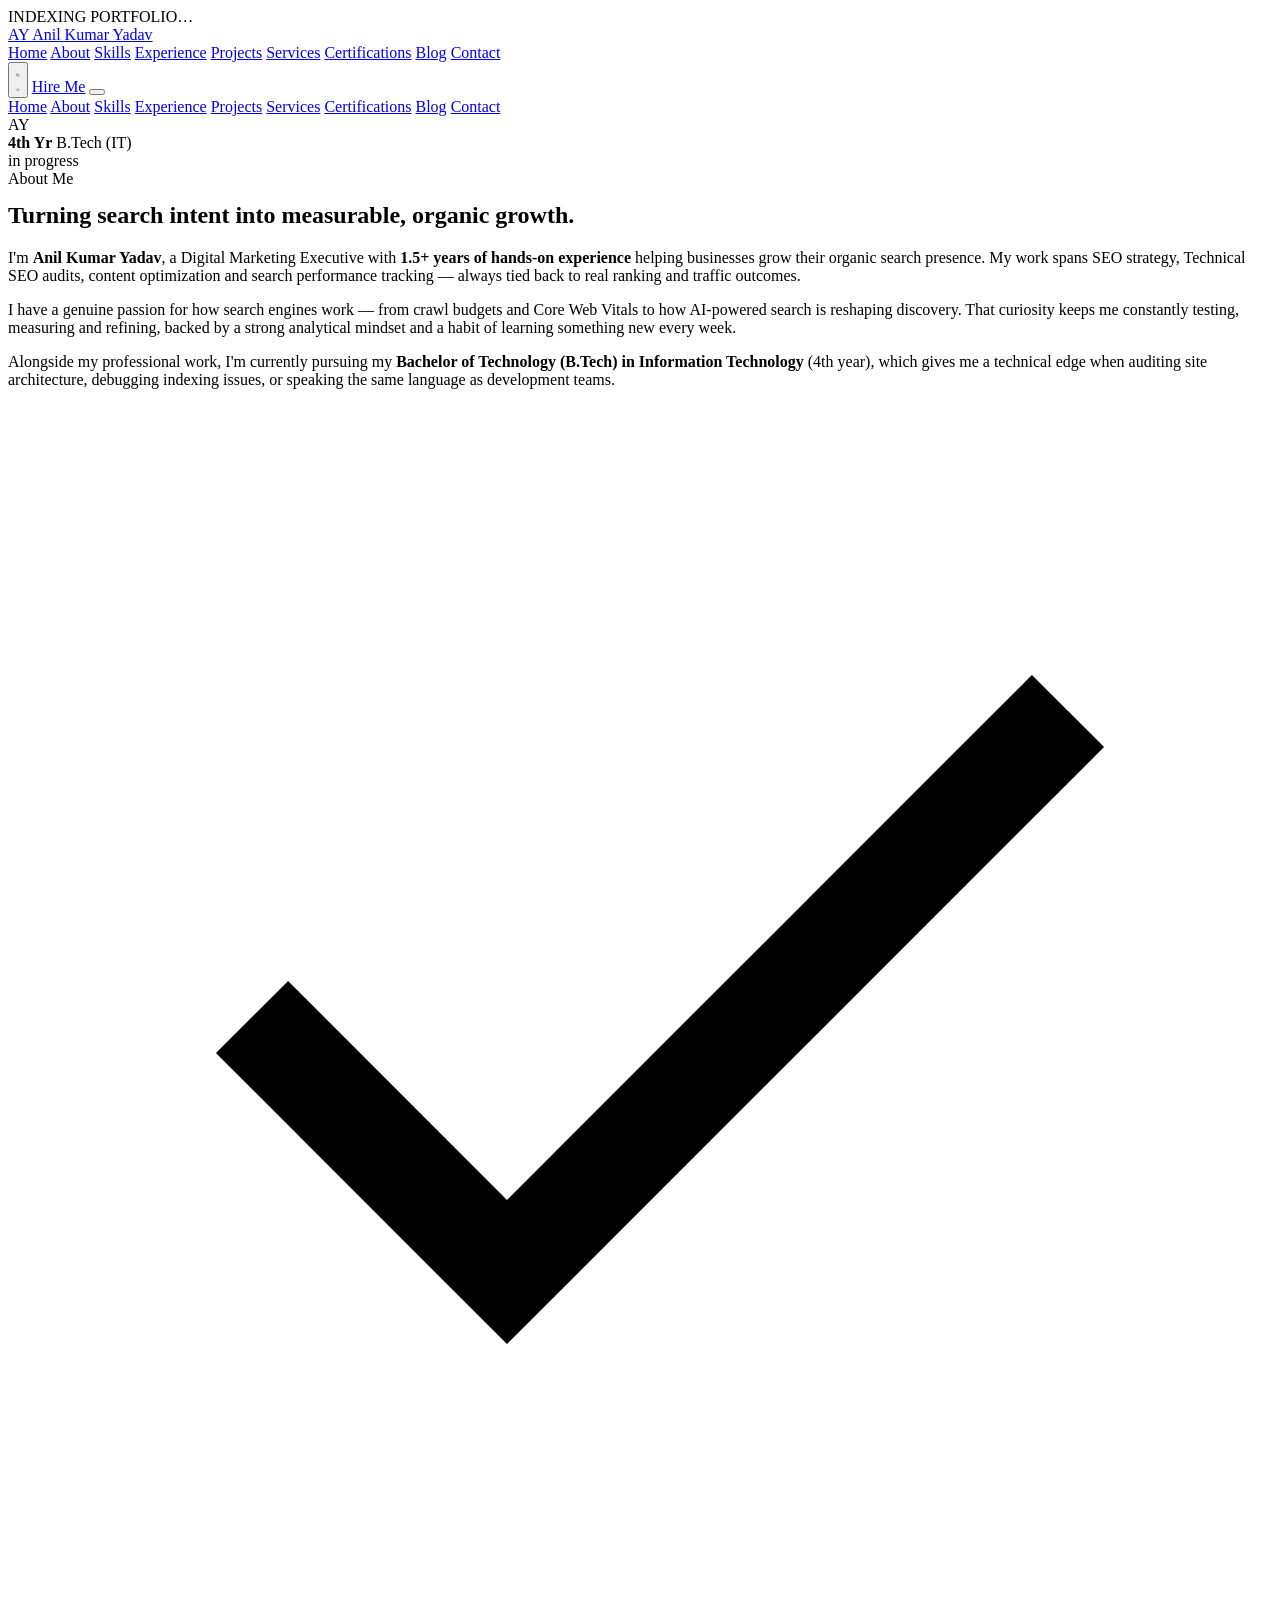
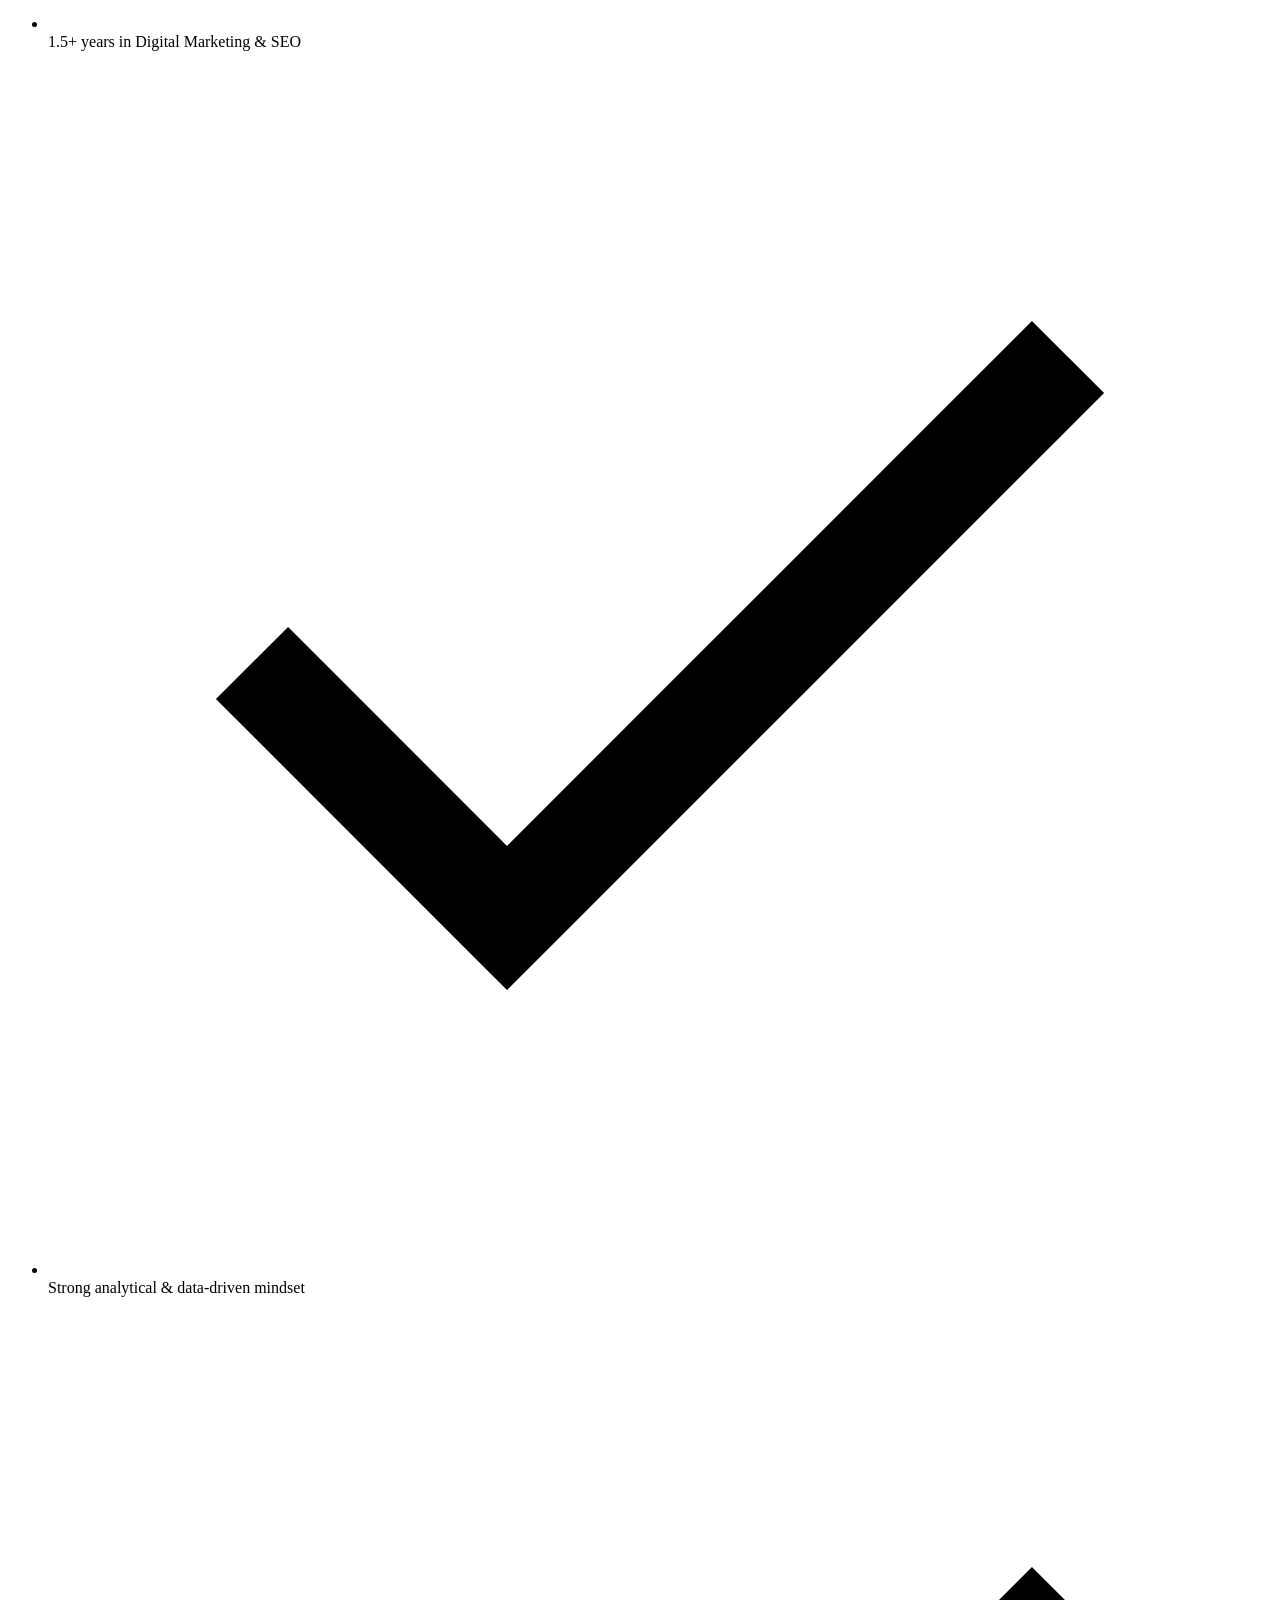
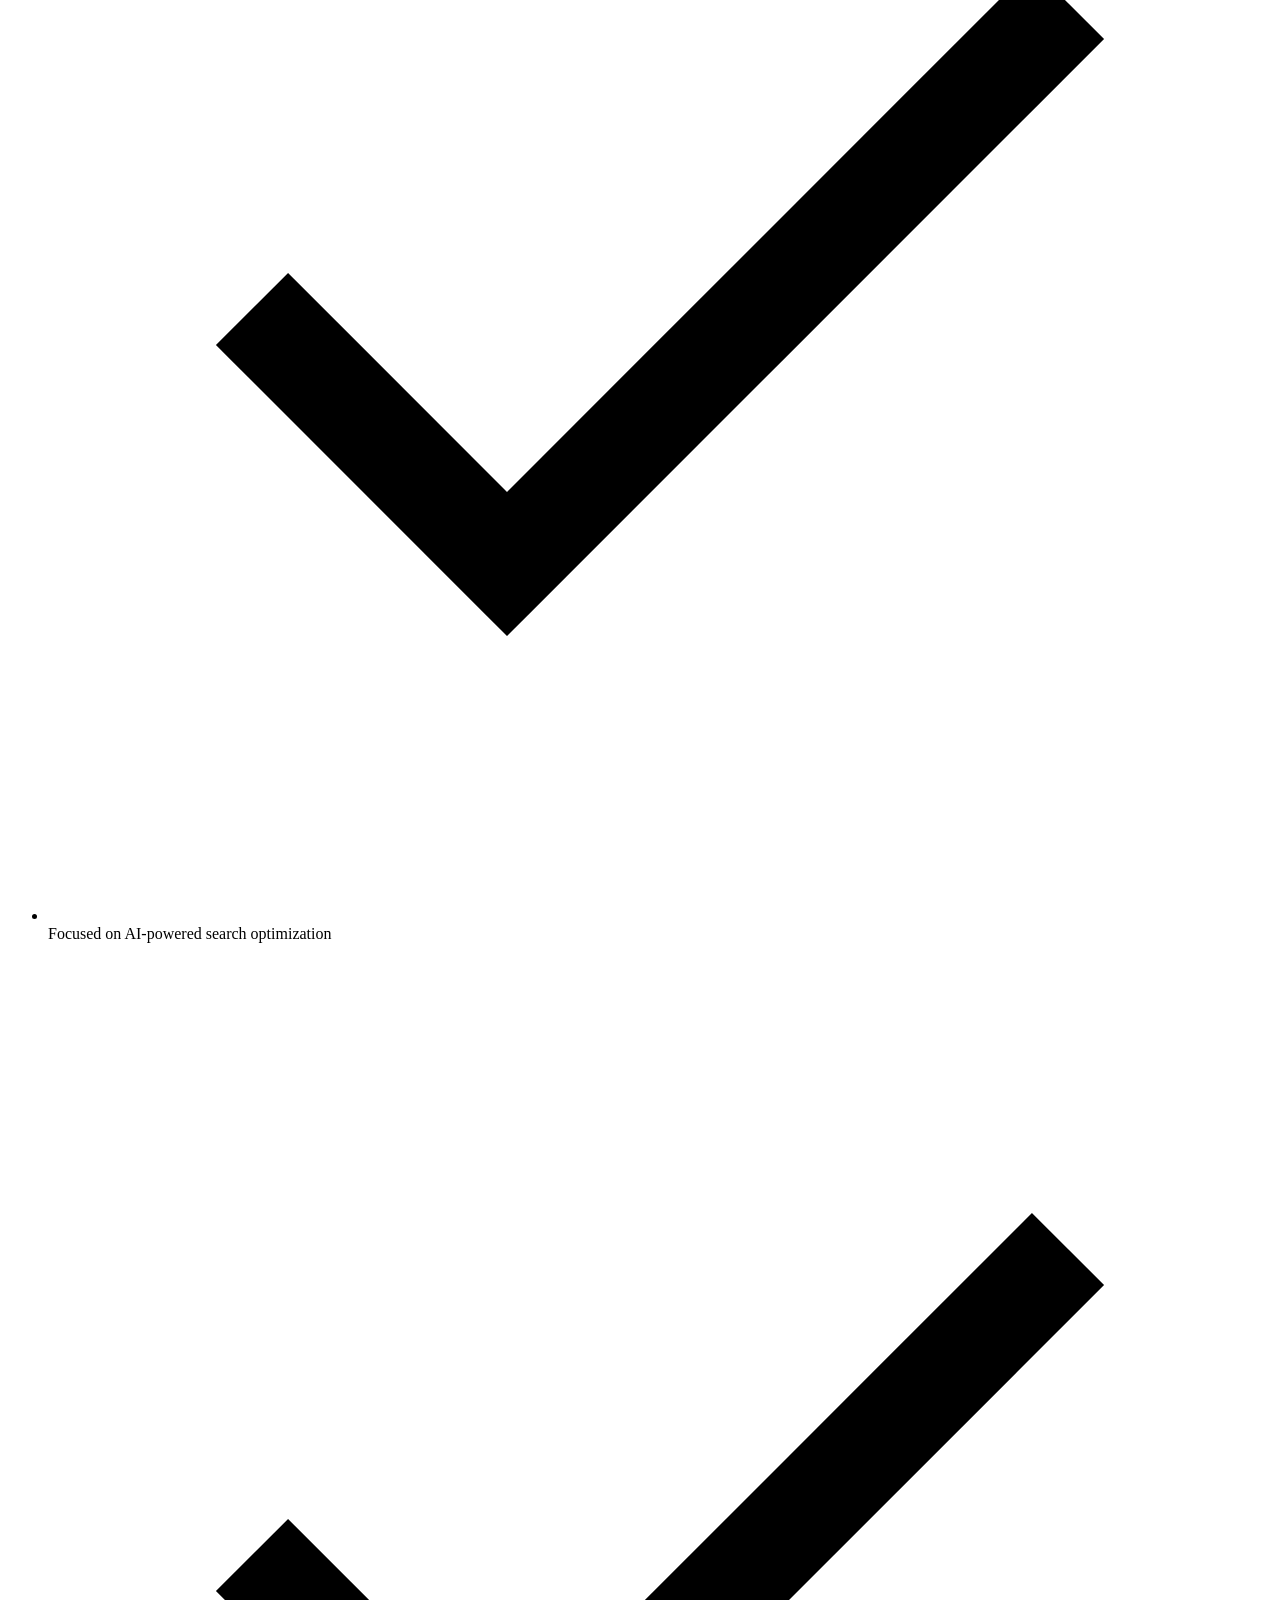
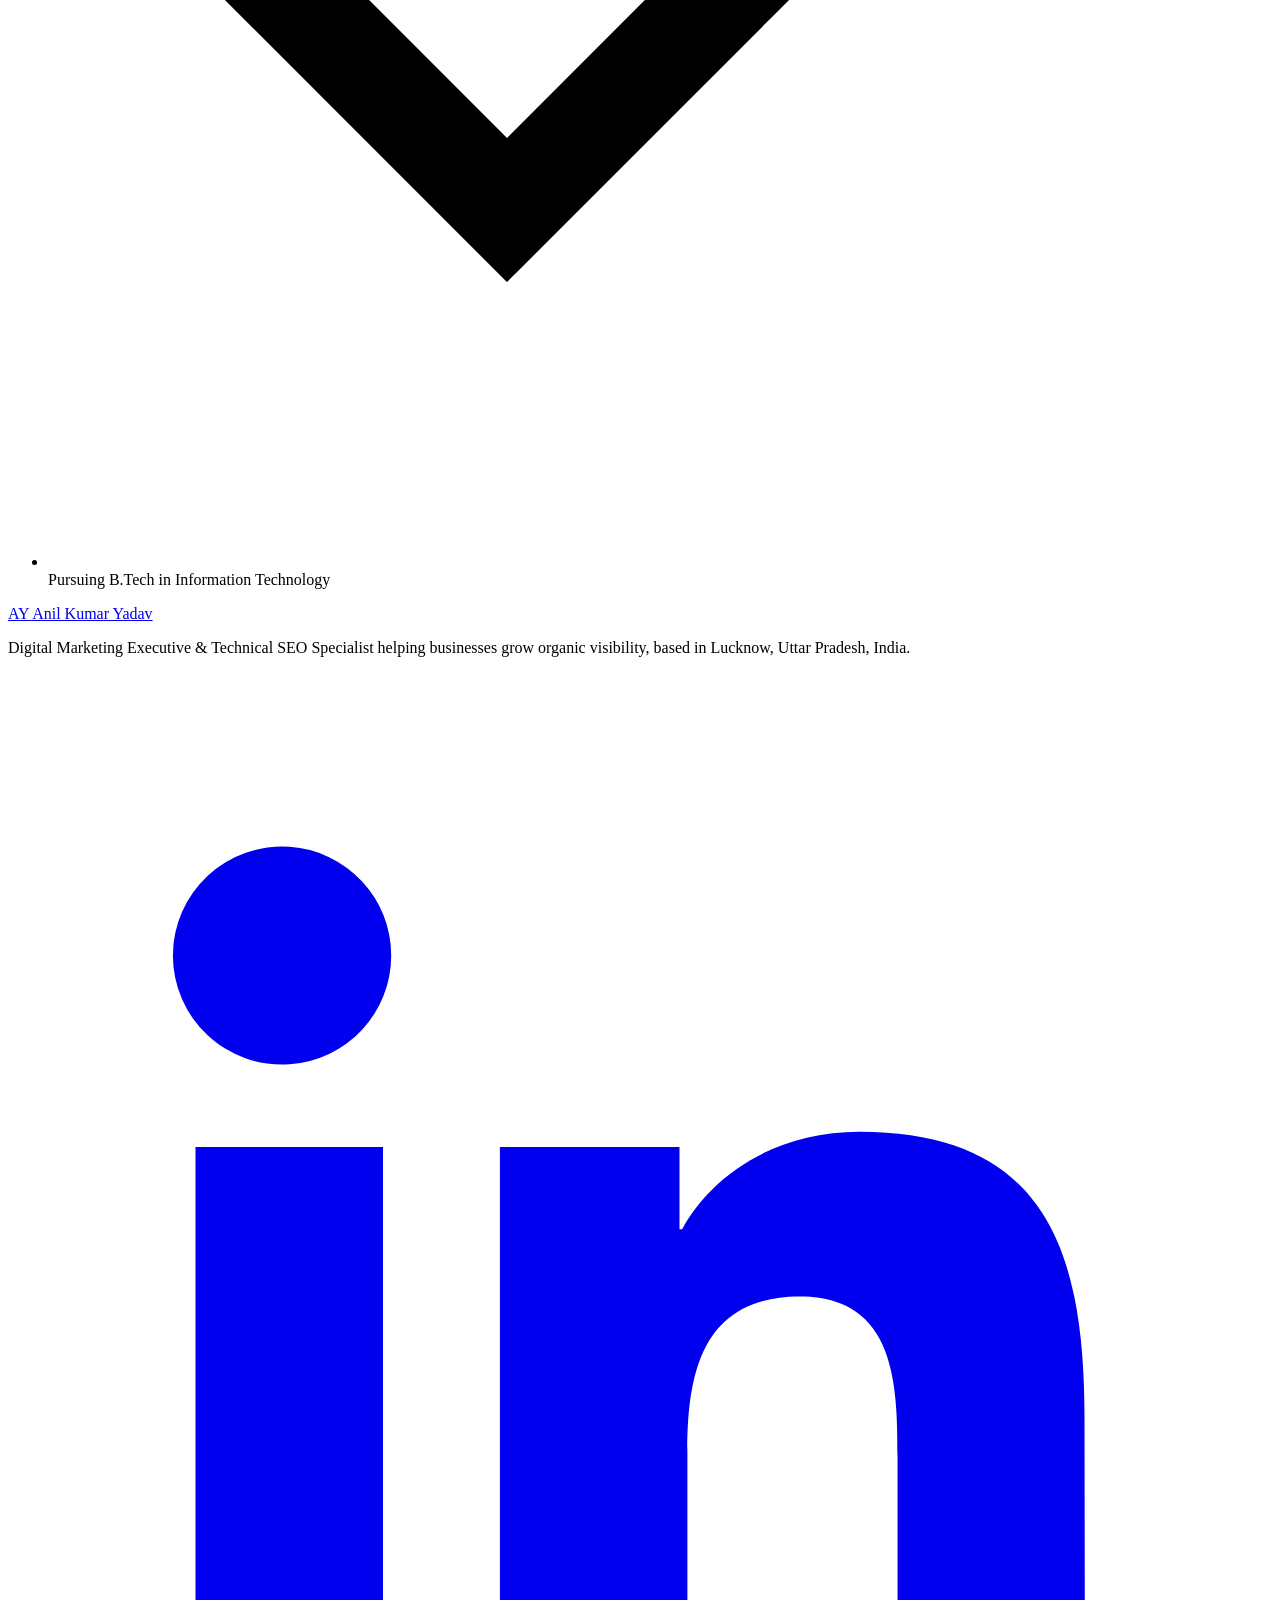
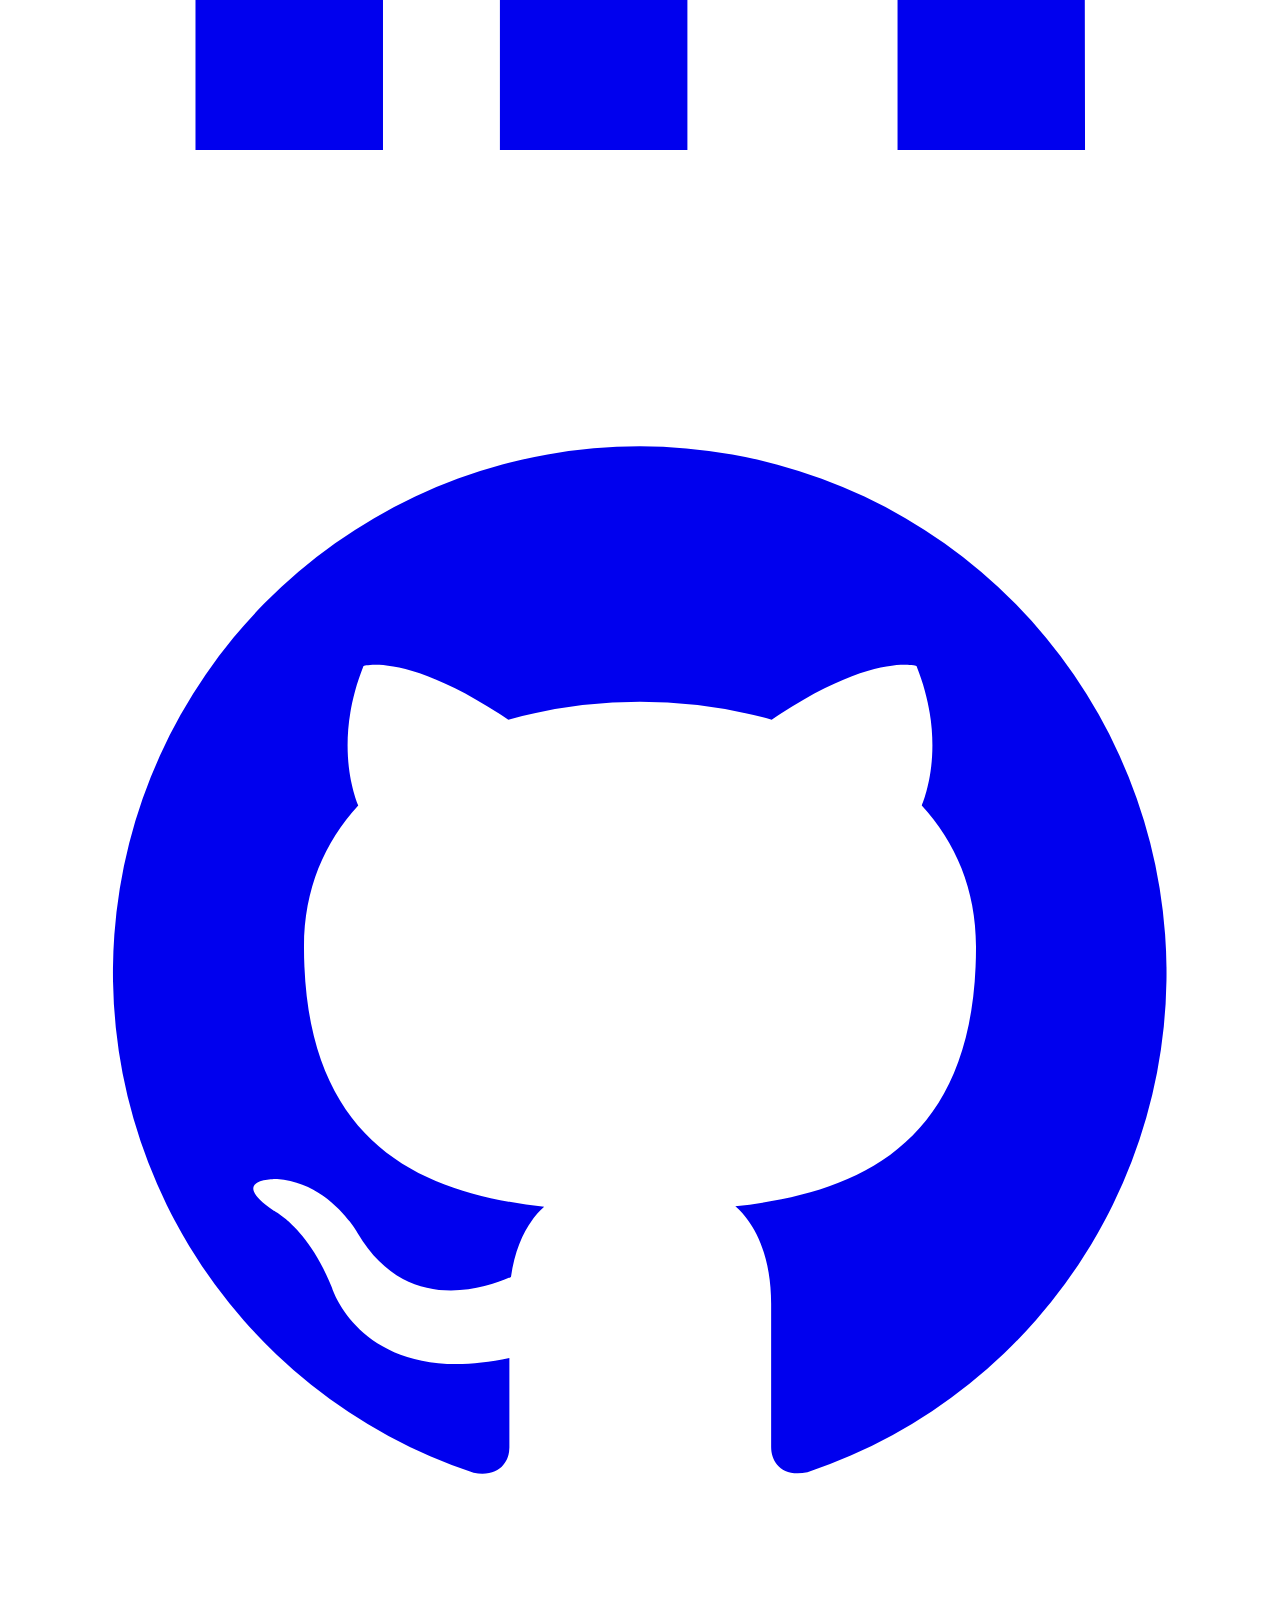
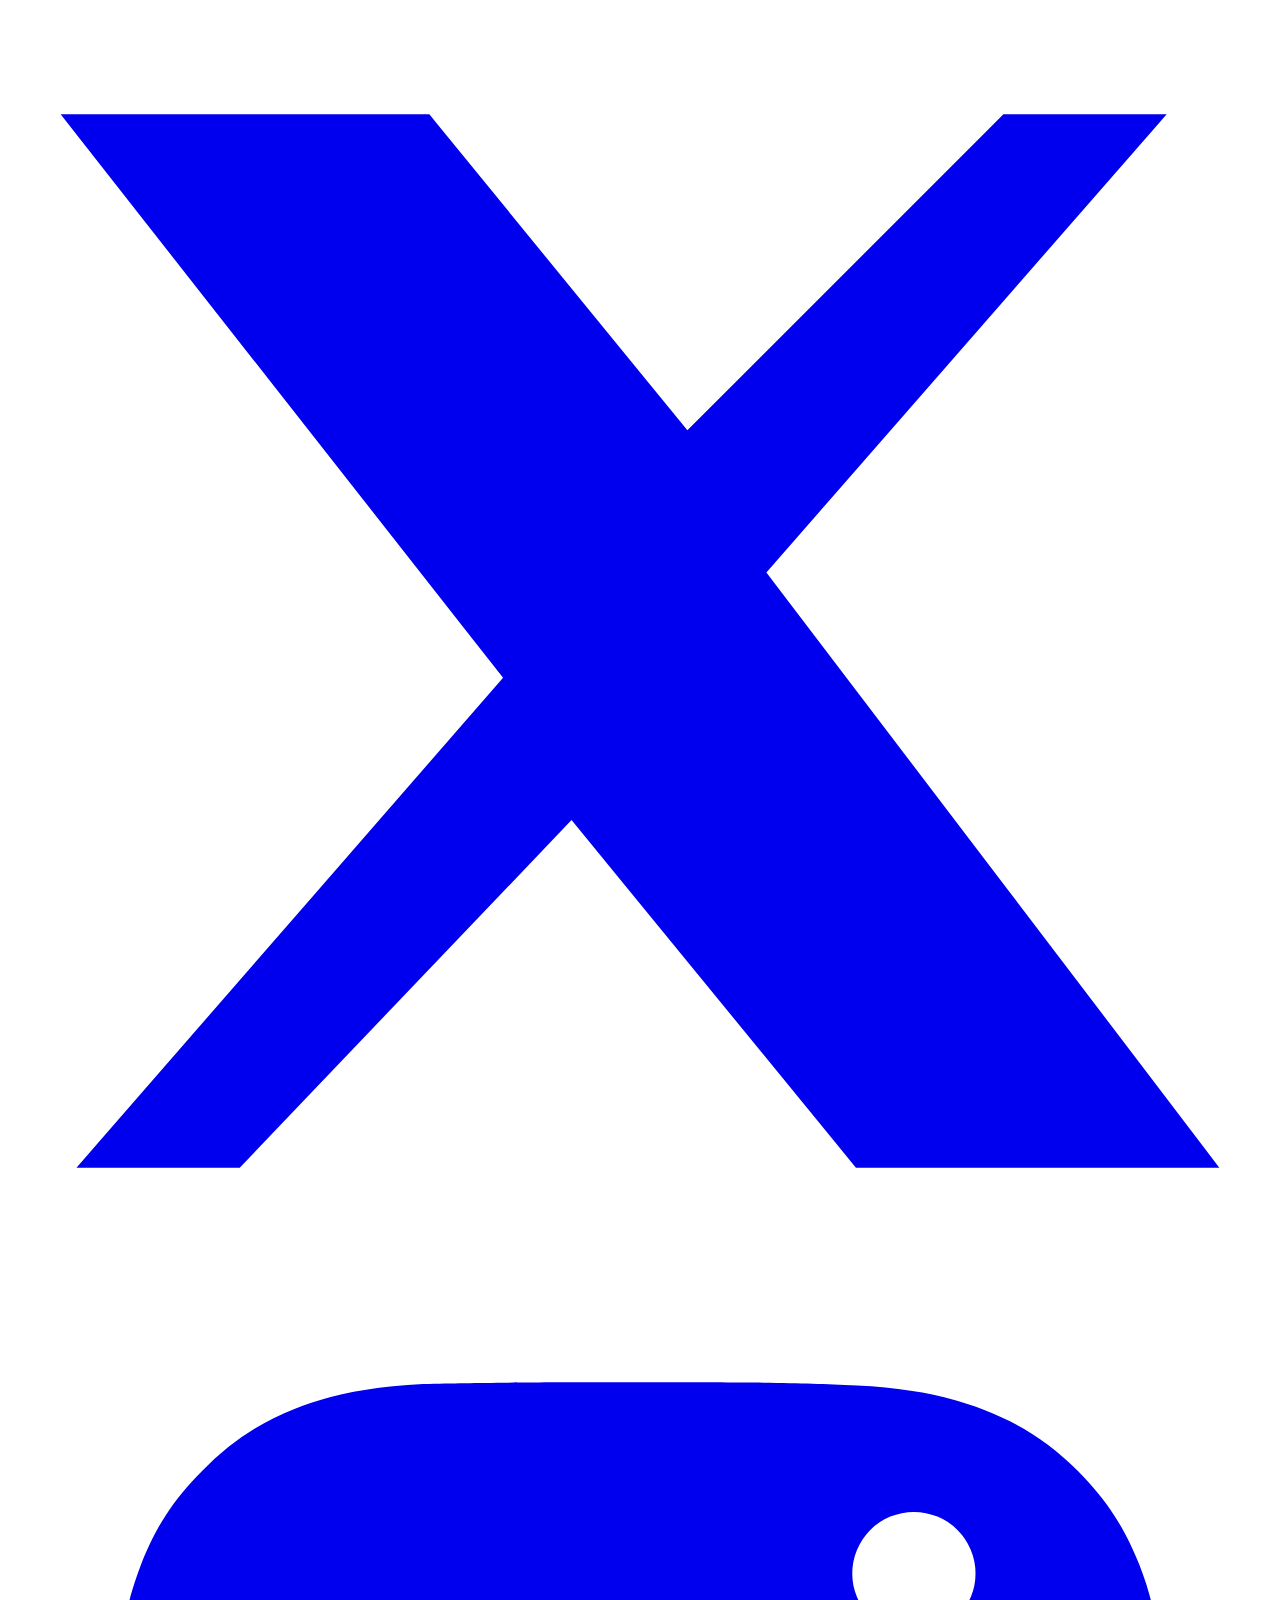
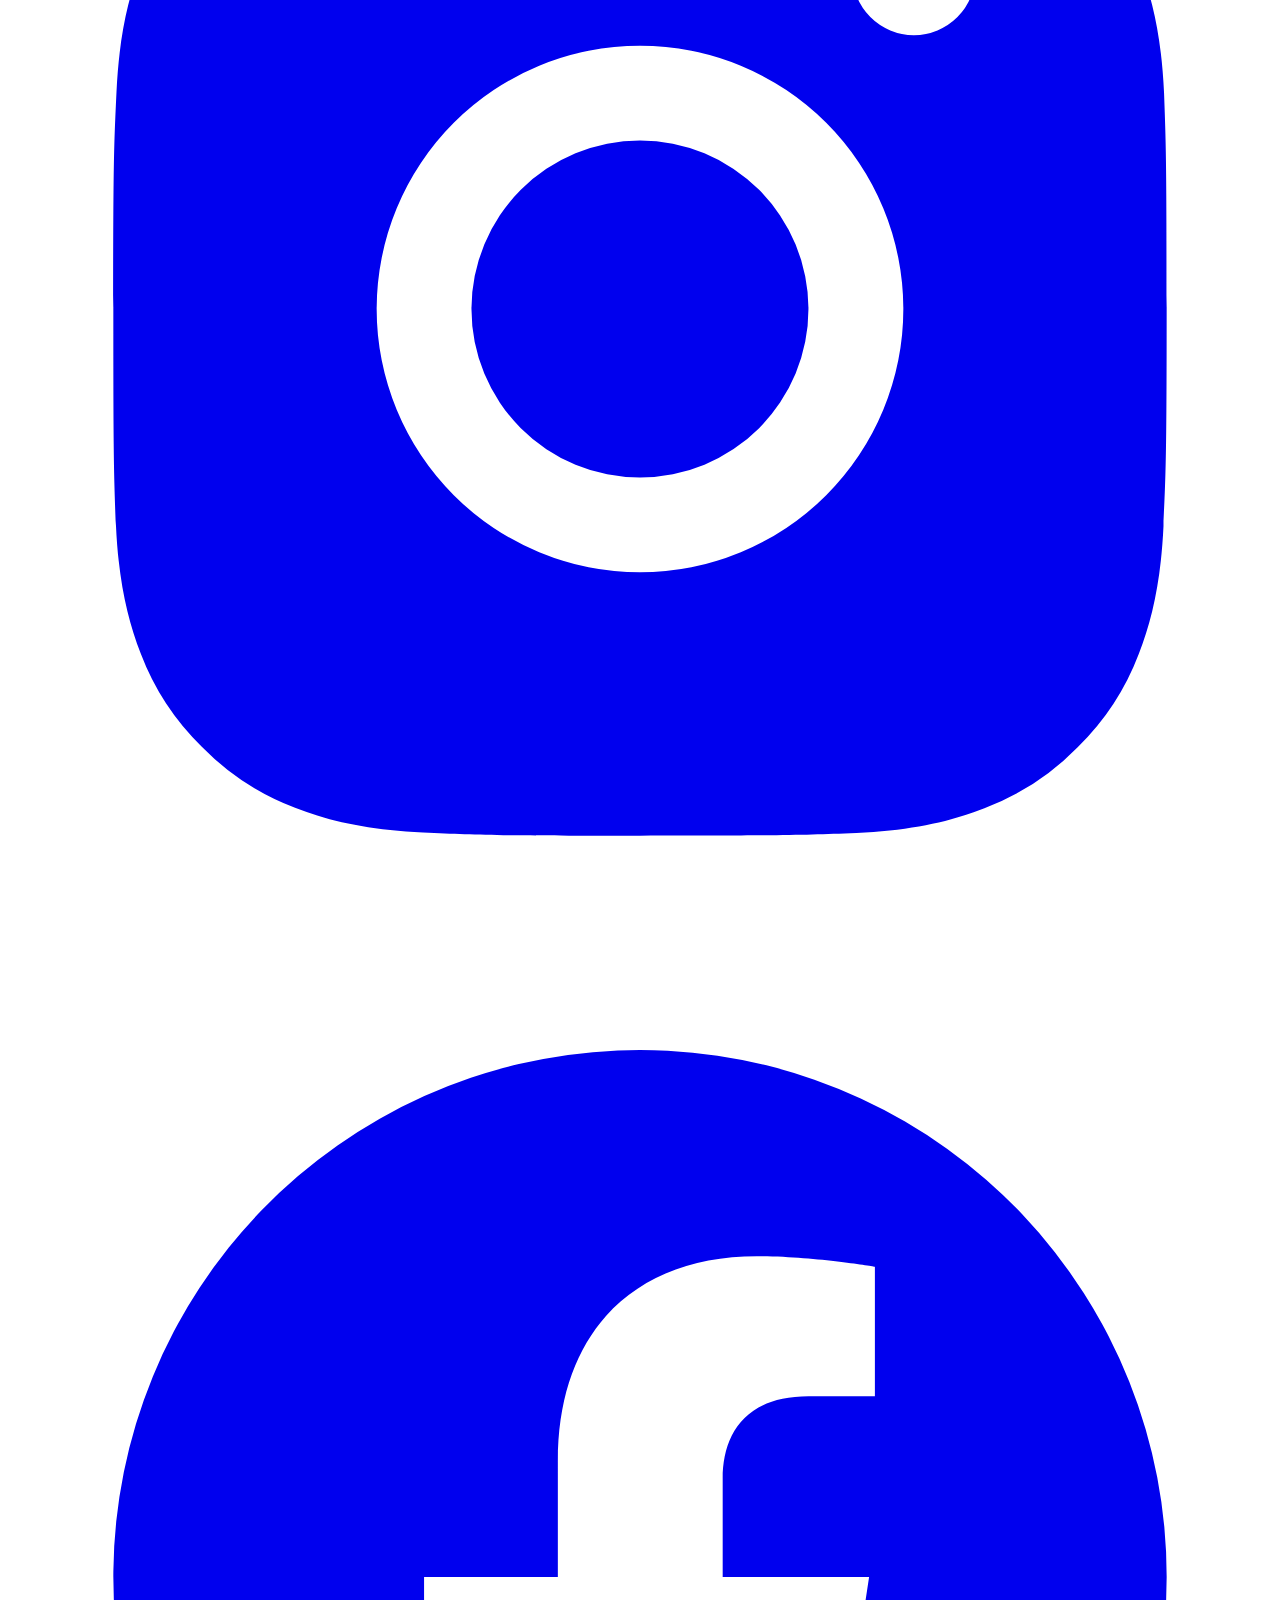
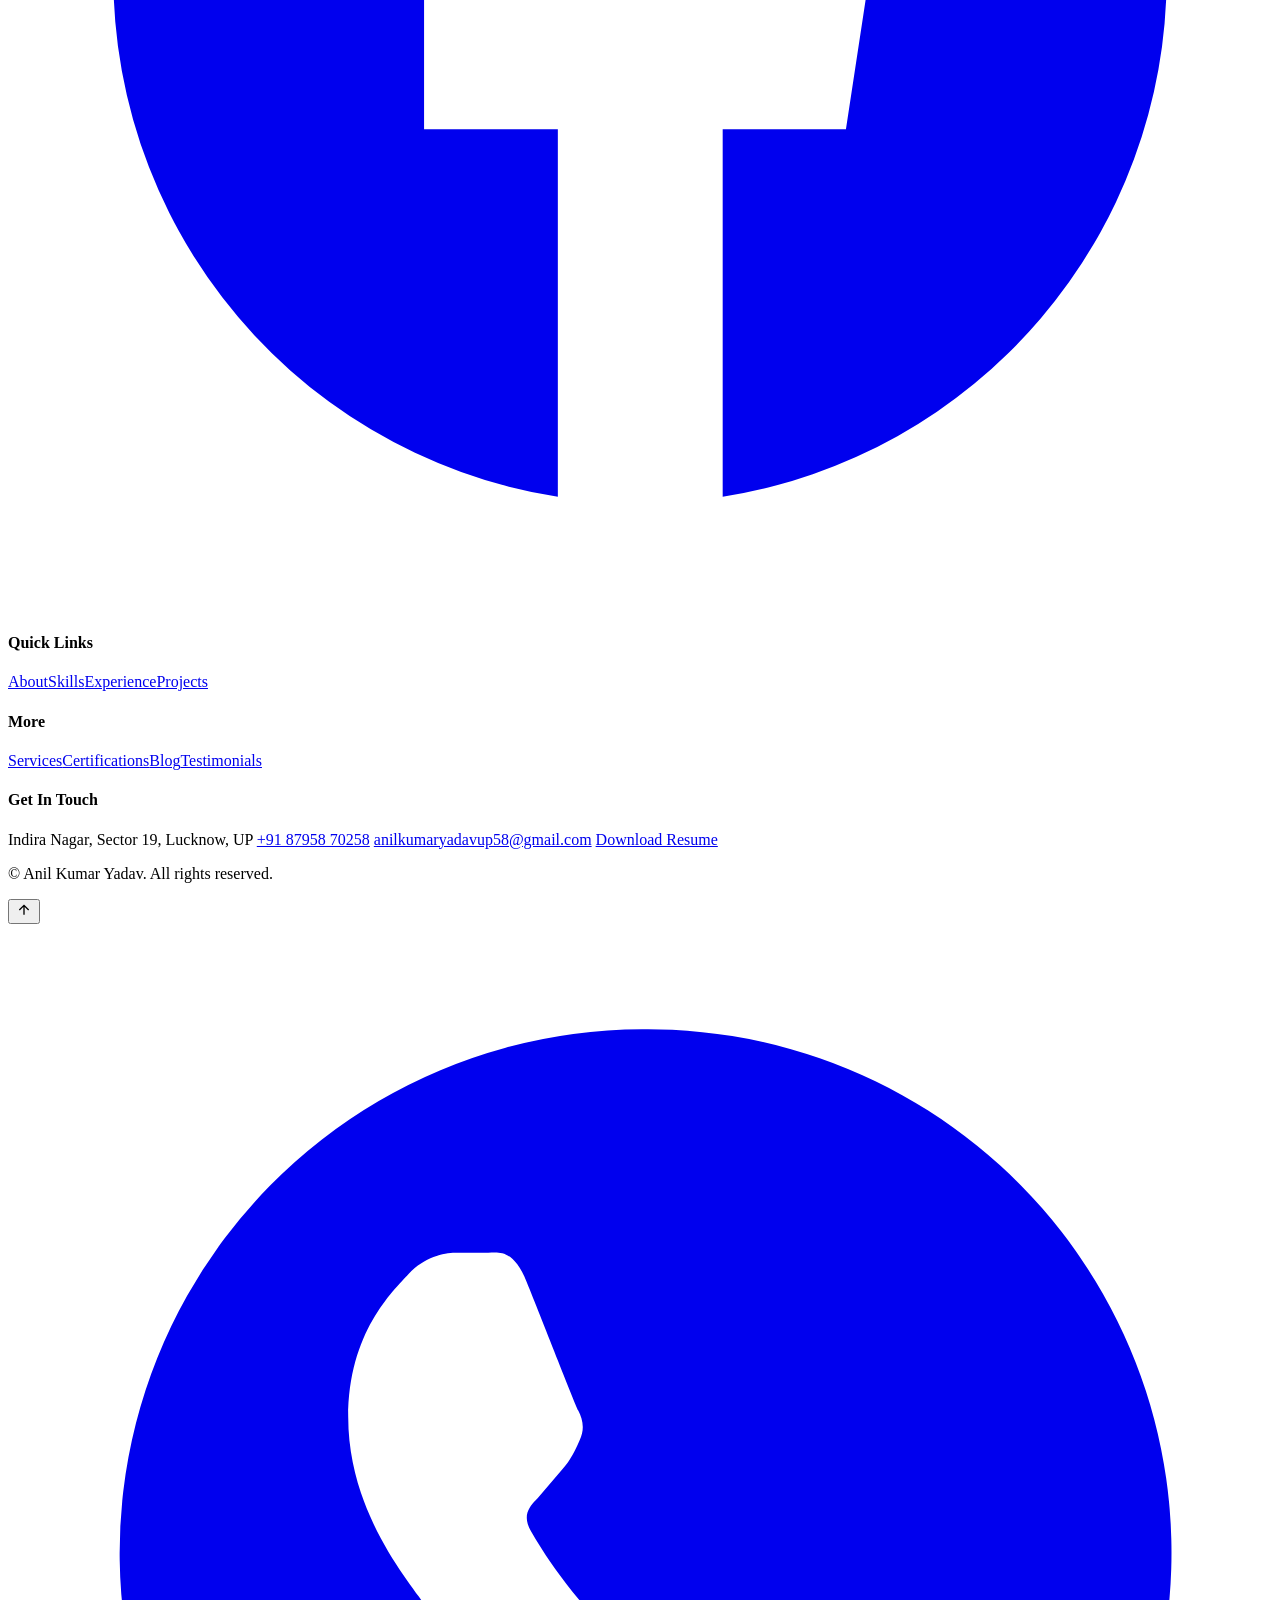
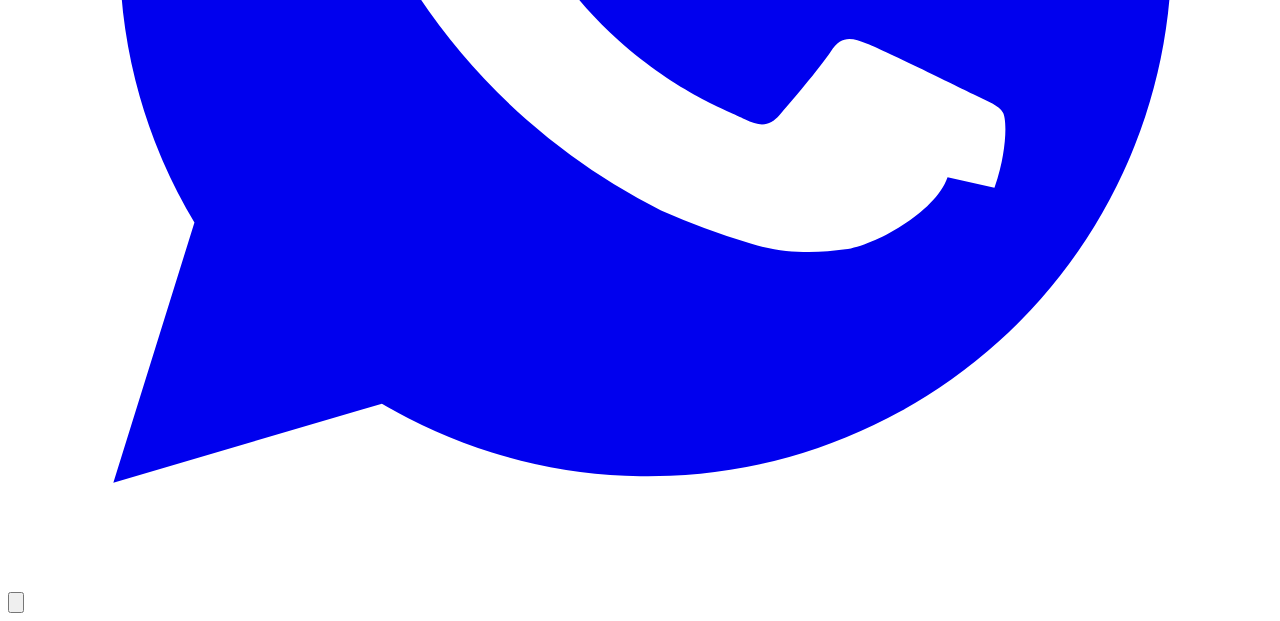
==== about.html @ d9e9a5aa "Add files via upload" ====
<!DOCTYPE html>
<html lang="en">
<head>
<meta charset="UTF-8">
<meta name="viewport" content="width=device-width, initial-scale=1.0">
<title>About Anil Kumar Yadav | Digital Marketing Executive</title>
<meta name="description" content="Learn more about Anil Kumar Yadav's background, experience and approach to SEO and digital marketing.">
<meta name="keywords" content="Anil Kumar Yadav, Digital Marketing Executive, SEO Specialist, Technical SEO, Lucknow SEO, SEO Expert Portfolio">
<meta name="author" content="Anil Kumar Yadav">
<meta name="robots" content="index, follow">
<link rel="canonical" href="https://anilkumaryadav.dev/about.html">

<meta property="og:type" content="website">
<meta property="og:title" content="About Anil Kumar Yadav | Digital Marketing Executive">
<meta property="og:description" content="Learn more about Anil Kumar Yadav's background, experience and approach to SEO and digital marketing.">
<meta property="og:image" content="assets/og-cover.jpg">
<meta property="og:url" content="https://anilkumaryadav.dev/about.html">
<meta property="og:site_name" content="Anil Kumar Yadav Portfolio">

<meta name="twitter:card" content="summary_large_image">
<meta name="twitter:title" content="About Anil Kumar Yadav | Digital Marketing Executive">
<meta name="twitter:description" content="Learn more about Anil Kumar Yadav's background, experience and approach to SEO and digital marketing.">
<meta name="twitter:image" content="assets/og-cover.jpg">

<script type="application/ld+json">
{
  "@context": "https://schema.org",
  "@type": "Person",
  "name": "Anil Kumar Yadav",
  "jobTitle": "Digital Marketing Executive",
  "description": "Digital Marketing Executive and Technical SEO Specialist with 1.5+ years of experience in SEO, content strategy and organic growth.",
  "email": "mailto:anilkumaryadavup58@gmail.com",
  "telephone": "+91-8795870258",
  "address": {
    "@type": "PostalAddress",
    "addressLocality": "Lucknow",
    "addressRegion": "Uttar Pradesh",
    "addressCountry": "IN"
  },
  "sameAs": [
    "https://linkedin.com/in/",
    "https://github.com/",
    "https://twitter.com/",
    "https://instagram.com/",
    "https://facebook.com/"
  ]
}
</script>

<link rel="preconnect" href="https://fonts.googleapis.com">
<link rel="preconnect" href="https://fonts.gstatic.com" crossorigin>
<link href="https://fonts.googleapis.com/css2?family=Poppins:wght@300;400;500;600;700&family=JetBrains+Mono:wght@400;500;700&display=swap" rel="stylesheet">
<link rel="stylesheet" href="css/style.css">
</head>
<body data-theme="light">

<div id="loader">
  <div class="loader-mark">INDEXING PORTFOLIO…</div>
  <div class="loader-bar"><span></span></div>
</div>

<div id="scroll-progress"></div>

<header id="site-nav">
  <div class="container nav-inner">
    <a href="index.html" class="brand"><span class="brand-mark">AY</span> Anil Kumar Yadav</a>
    <nav class="nav-links" id="nav-links">
      <a href="index.html">Home</a>
      <a href="about.html" class="active">About</a>
      <a href="skills.html">Skills</a>
      <a href="experience.html">Experience</a>
      <a href="projects.html">Projects</a>
      <a href="services.html">Services</a>
      <a href="certifications.html">Certifications</a>
      <a href="blog.html">Blog</a>
      <a href="contact.html">Contact</a>
    </nav>
    <div class="nav-cta">
      <button class="theme-toggle" id="theme-toggle" aria-label="Toggle dark mode">
        <svg class="icon-moon" viewBox="0 0 24 24" fill="none" stroke="currentColor" stroke-width="2"><path d="M21 12.8A9 9 0 1111.2 3 7 7 0 0021 12.8z"/></svg>
        <svg class="icon-sun" viewBox="0 0 24 24" fill="none" stroke="currentColor" stroke-width="2"><circle cx="12" cy="12" r="4"/><path d="M12 2v2M12 20v2M4.9 4.9l1.4 1.4M17.7 17.7l1.4 1.4M2 12h2M20 12h2M4.9 19.1l1.4-1.4M17.7 6.3l1.4-1.4"/></svg>
      </button>
      <a href="contact.html" class="btn btn-primary btn-sm">Hire Me</a>
      <button class="hamburger" id="hamburger" aria-label="Open menu"><span></span><span></span><span></span></button>
    </div>
  </div>
</header>

<div id="drawer-overlay"></div>
<nav id="mobile-drawer">
  <a href="index.html">Home</a>
  <a href="about.html">About</a>
  <a href="skills.html">Skills</a>
  <a href="experience.html">Experience</a>
  <a href="projects.html">Projects</a>
  <a href="services.html">Services</a>
  <a href="certifications.html">Certifications</a>
  <a href="blog.html">Blog</a>
  <a href="contact.html">Contact</a>
</nav>

<section class="section" id="about">
  <div class="container about-grid">
    <div class="avatar-wrap reveal">
      <div class="avatar-card">
        <span class="initials">AY</span>
      </div>
      <div class="avatar-float">
        <b>4th Yr</b>
        <span>B.Tech (IT)<br>in progress</span>
      </div>
    </div>
    <div class="about-copy reveal">
      <span class="eyebrow">About Me</span>
      <h2 style="margin-top:14px;">Turning search intent into measurable, organic growth.</h2>
      <p>I'm <strong>Anil Kumar Yadav</strong>, a Digital Marketing Executive with <strong>1.5+ years of hands-on experience</strong> helping businesses grow their organic search presence. My work spans SEO strategy, Technical SEO audits, content optimization and search performance tracking — always tied back to real ranking and traffic outcomes.</p>
      <p>I have a genuine passion for how search engines work — from crawl budgets and Core Web Vitals to how AI-powered search is reshaping discovery. That curiosity keeps me constantly testing, measuring and refining, backed by a strong analytical mindset and a habit of learning something new every week.</p>
      <p>Alongside my professional work, I'm currently pursuing my <strong>Bachelor of Technology (B.Tech) in Information Technology</strong> (4th year), which gives me a technical edge when auditing site architecture, debugging indexing issues, or speaking the same language as development teams.</p>
      <ul class="about-points">
        <li><svg viewBox="0 0 24 24" fill="none" stroke="currentColor" stroke-width="2"><path d="M20 6 9 17l-5-5"/></svg> 1.5+ years in Digital Marketing &amp; SEO</li>
        <li><svg viewBox="0 0 24 24" fill="none" stroke="currentColor" stroke-width="2"><path d="M20 6 9 17l-5-5"/></svg> Strong analytical &amp; data-driven mindset</li>
        <li><svg viewBox="0 0 24 24" fill="none" stroke="currentColor" stroke-width="2"><path d="M20 6 9 17l-5-5"/></svg> Focused on AI-powered search optimization</li>
        <li><svg viewBox="0 0 24 24" fill="none" stroke="currentColor" stroke-width="2"><path d="M20 6 9 17l-5-5"/></svg> Pursuing B.Tech in Information Technology</li>
      </ul>
    </div>
  </div>
</section>

<!-- ============ FOOTER ============ -->
<footer>
  <div class="container">
    <div class="footer-grid">
      <div class="footer-brand">
        <a href="index.html" class="brand"><span class="brand-mark">AY</span> Anil Kumar Yadav</a>
        <p>Digital Marketing Executive &amp; Technical SEO Specialist helping businesses grow organic visibility, based in Lucknow, Uttar Pradesh, India.</p>
        <div class="social-row">
          <a href="#" aria-label="LinkedIn" target="_blank" rel="noopener"><svg viewBox="0 0 24 24" fill="currentColor"><path d="M20.45 20.45h-3.56v-5.57c0-1.33-.02-3.04-1.85-3.04-1.86 0-2.14 1.45-2.14 2.94v5.67H9.34V9h3.41v1.56h.05c.48-.9 1.64-1.85 3.37-1.85 3.6 0 4.27 2.37 4.27 5.45zM5.34 7.43a2.07 2.07 0 11.01-4.13 2.07 2.07 0 010 4.13zM7.12 20.45H3.56V9h3.56z"/></svg></a>
          <a href="#" aria-label="GitHub" target="_blank" rel="noopener"><svg viewBox="0 0 24 24" fill="currentColor"><path d="M12 2a10 10 0 00-3.16 19.49c.5.09.68-.22.68-.48v-1.7c-2.78.6-3.37-1.34-3.37-1.34-.46-1.15-1.11-1.46-1.11-1.46-.9-.62.07-.6.07-.6 1 .07 1.53 1.03 1.53 1.03.9 1.52 2.34 1.08 2.91.83.09-.65.35-1.08.63-1.33-2.22-.25-4.56-1.11-4.56-4.94 0-1.09.39-1.98 1.03-2.68-.1-.25-.45-1.27.1-2.65 0 0 .84-.27 2.75 1.02a9.4 9.4 0 015 0c1.9-1.29 2.75-1.02 2.75-1.02.55 1.38.2 2.4.1 2.65.64.7 1.03 1.59 1.03 2.68 0 3.84-2.34 4.68-4.57 4.93.36.31.68.92.68 1.85V21c0 .27.18.58.69.48A10 10 0 0012 2z"/></svg></a>
          <a href="#" aria-label="Twitter" target="_blank" rel="noopener"><svg viewBox="0 0 24 24" fill="currentColor"><path d="M18.9 2H22l-7.6 8.7L23 22h-6.9l-5.4-6.6L4.4 22H1.3l8.1-9.3L1 2h7l4.9 6z"/></svg></a>
          <a href="#" aria-label="Instagram" target="_blank" rel="noopener"><svg viewBox="0 0 24 24" fill="currentColor"><path d="M12 2c2.7 0 3.06.01 4.12.06 1.06.05 1.79.22 2.43.47.66.26 1.22.6 1.77 1.16.55.55.9 1.11 1.16 1.77.25.64.42 1.37.47 2.43C21.99 8.94 22 9.3 22 12s-.01 3.06-.06 4.12c-.05 1.06-.22 1.79-.47 2.43a4.9 4.9 0 01-1.16 1.77 4.9 4.9 0 01-1.77 1.16c-.64.25-1.37.42-2.43.47C15.06 21.99 14.7 22 12 22s-3.06-.01-4.12-.06c-1.06-.05-1.79-.22-2.43-.47a4.9 4.9 0 01-1.77-1.16 4.9 4.9 0 01-1.16-1.77c-.25-.64-.42-1.37-.47-2.43C2.01 15.06 2 14.7 2 12s.01-3.06.06-4.12c.05-1.06.22-1.79.47-2.43.26-.66.6-1.22 1.16-1.77A4.9 4.9 0 015.45 2.5c.64-.25 1.37-.42 2.43-.47C8.94 2.01 9.3 2 12 2zm0 5a5 5 0 100 10 5 5 0 000-10zm0 8.2a3.2 3.2 0 110-6.4 3.2 3.2 0 010 6.4zm5.2-8.4a1.17 1.17 0 100-2.34 1.17 1.17 0 000 2.34z"/></svg></a>
          <a href="#" aria-label="Facebook" target="_blank" rel="noopener"><svg viewBox="0 0 24 24" fill="currentColor"><path d="M22 12a10 10 0 10-11.56 9.87v-6.98H7.9V12h2.54V9.8c0-2.5 1.5-3.89 3.78-3.89 1.1 0 2.24.2 2.24.2v2.46h-1.26c-1.24 0-1.63.77-1.63 1.56V12h2.78l-.44 2.89h-2.34v6.98A10 10 0 0022 12z"/></svg></a>
        </div>
      </div>
      <div class="footer-col">
        <h4>Quick Links</h4>
        <a href="about.html">About</a><a href="skills.html">Skills</a><a href="experience.html">Experience</a><a href="projects.html">Projects</a>
      </div>
      <div class="footer-col">
        <h4>More</h4>
        <a href="services.html">Services</a><a href="certifications.html">Certifications</a><a href="blog.html">Blog</a><a href="certifications.html#testimonials">Testimonials</a>
      </div>
      <div class="footer-col">
        <h4>Get In Touch</h4>
        <span>Indira Nagar, Sector 19, Lucknow, UP</span>
        <a href="tel:+918795870258">+91 87958 70258</a>
        <a href="mailto:anilkumaryadavup58@gmail.com">anilkumaryadavup58@gmail.com</a>
        <a href="assets/Anil-Kumar-Yadav-Resume.pdf" download>Download Resume</a>
      </div>
    </div>
    <div class="footer-bottom">
      <p>© <span id="year"></span> Anil Kumar Yadav. All rights reserved.</p>
      <button id="back-to-top" aria-label="Back to top">
        <svg viewBox="0 0 24 24" fill="none" stroke="currentColor" stroke-width="2" width="16" height="16"><path d="M12 19V5M5 12l7-7 7 7"/></svg>
      </button>
    </div>
  </div>
</footer>

<!-- Floating buttons -->
<div class="float-stack">
  <a class="fab whatsapp" href="https://wa.me/918795870258" target="_blank" rel="noopener" aria-label="Chat on WhatsApp">
    <svg viewBox="0 0 24 24" fill="currentColor"><path d="M12.04 2a9.94 9.94 0 00-8.5 15.06L2 22l5.1-1.5A9.94 9.94 0 1012.04 2zm5.8 14.2c-.24.68-1.4 1.3-1.94 1.37-.5.07-1.12.1-1.8-.11a15 15 0 01-1.7-.63 12 12 0 01-4.6-4.06c-.4-.55-1.34-1.78-1.34-3.4s.85-2.4 1.15-2.73c.3-.32.66-.4.88-.4h.63c.2 0 .47-.08.73.56.27.66.9 2.28.98 2.44.08.16.13.35.02.57-.1.22-.16.35-.32.54l-.47.55c-.15.15-.31.32-.13.63.17.3.77 1.28 1.66 2.07 1.14 1.02 2.1 1.34 2.4 1.5.3.15.48.13.66-.08.18-.2.77-.9.97-1.2.2-.32.4-.27.68-.16.27.1 1.72.81 2.02.96.3.15.5.22.57.35.08.13.08.75-.16 1.43z"/></svg>
  </a>
  <button class="fab top" id="fab-top" aria-label="Back to top">
    <svg viewBox="0 0 24 24" fill="none" stroke="currentColor" stroke-width="2"><path d="M12 19V5M5 12l7-7 7 7"/></svg>
  </button>
</div>

<script src="js/script.js"></script>
</body>
</html>
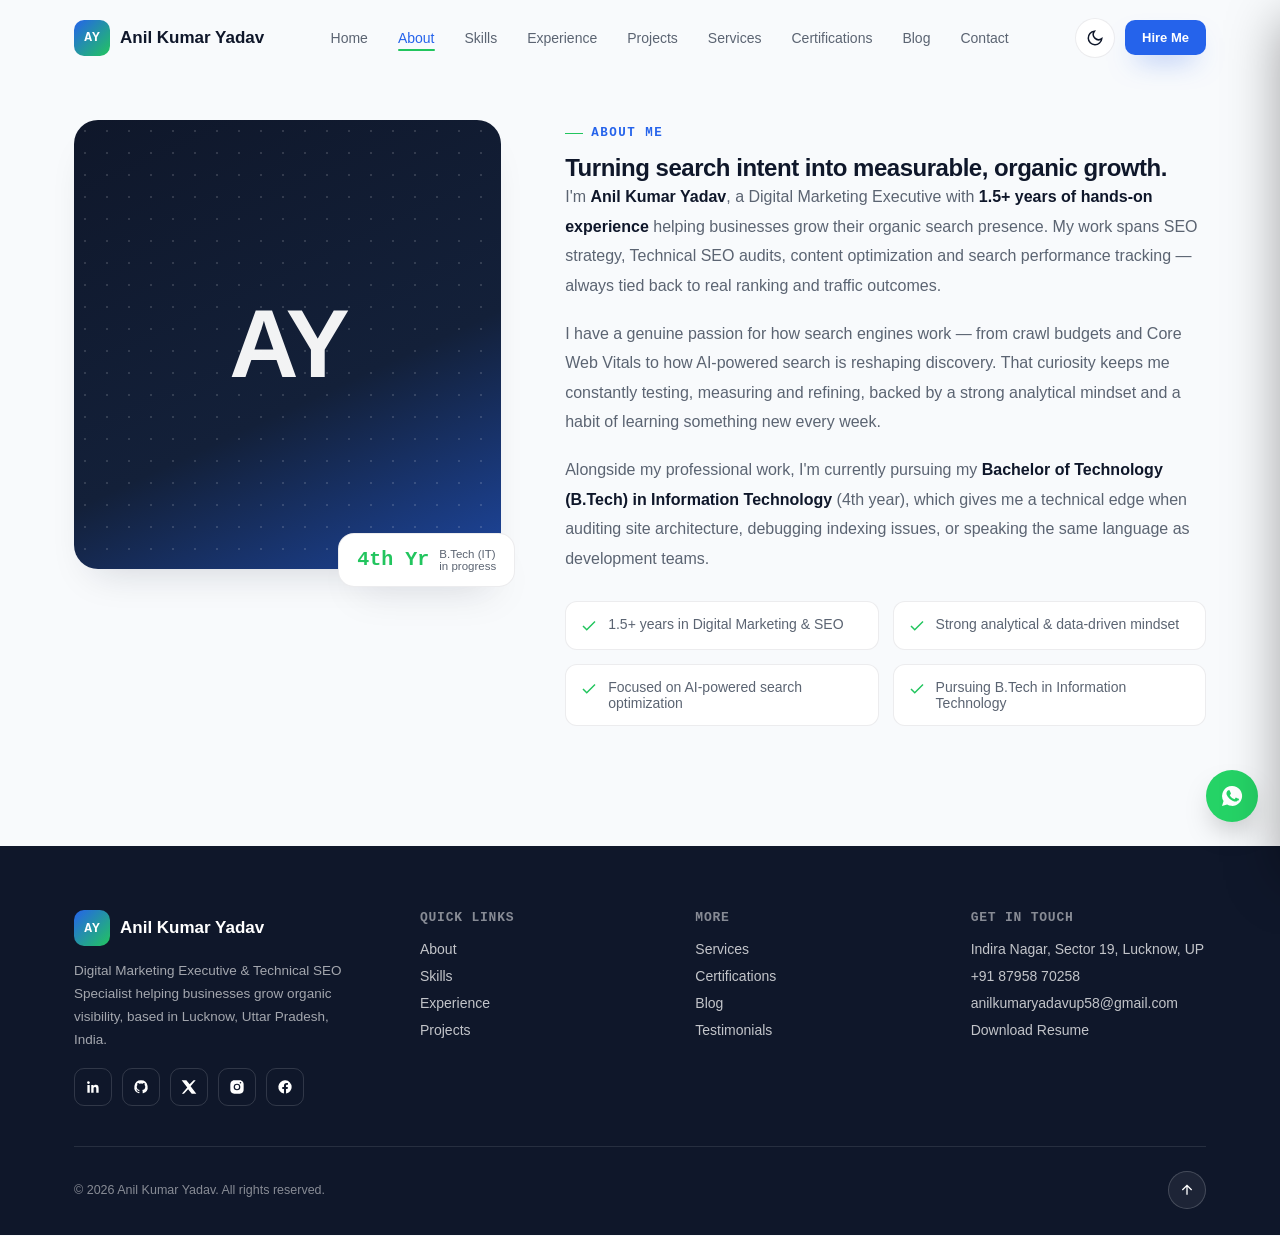
==== commit 35bb6d13: "Fix stylesheet and script link paths in about.html" ====
--- a/about.html
+++ b/about.html
@@ -50,7 +50,7 @@
 <link rel="preconnect" href="https://fonts.googleapis.com">
 <link rel="preconnect" href="https://fonts.gstatic.com" crossorigin>
 <link href="https://fonts.googleapis.com/css2?family=Poppins:wght@300;400;500;600;700&family=JetBrains+Mono:wght@400;500;700&display=swap" rel="stylesheet">
-<link rel="stylesheet" href="css/style.css">
+<link rel="stylesheet" href="style.css">
 </head>
 <body data-theme="light">
 
@@ -176,6 +176,6 @@
   </button>
 </div>
 
-<script src="js/script.js"></script>
+<script src="script.js"></script>
 </body>
 </html>
--- a/style.css
+++ b/style.css
@@ -0,0 +1,550 @@
+/* =========================================================
+   Anil Kumar Yadav — Digital Marketing / SEO Portfolio
+   Design tokens
+   ========================================================= */
+:root{
+  --primary:#2563EB;
+  --primary-light:#3B82F6;
+  --primary-dim: rgba(37,99,235,.14);
+  --secondary:#0F172A;
+  --accent:#22C55E;
+  --accent-dim: rgba(34,197,94,.14);
+
+  --bg:#F8FAFC;
+  --surface:#FFFFFF;
+  --surface-2:#F1F5F9;
+  --text:#0F172A;
+  --text-muted:#5B6472;
+  --border: rgba(15,23,42,.08);
+  --shadow: 0 20px 40px -20px rgba(15,23,42,.18);
+
+  --font-display:'Poppins', sans-serif;
+  --font-body:'Poppins', sans-serif;
+  --font-mono:'JetBrains Mono', monospace;
+
+  --radius-sm:10px;
+  --radius-md:16px;
+  --radius-lg:24px;
+  --container: 1180px;
+  --nav-h: 76px;
+}
+
+[data-theme="dark"]{
+  --bg:#0B1220;
+  --surface:#111A2E;
+  --surface-2:#0F1729;
+  --text:#EDF1F7;
+  --text-muted:#93A0B4;
+  --border: rgba(255,255,255,.08);
+  --shadow: 0 24px 50px -20px rgba(0,0,0,.55);
+  --primary-dim: rgba(59,130,246,.18);
+  --accent-dim: rgba(34,197,94,.16);
+}
+
+*,*::before,*::after{box-sizing:border-box;}
+html{scroll-behavior:smooth;}
+body{
+  margin:0;
+  font-family:var(--font-body);
+  background:var(--bg);
+  color:var(--text);
+  transition:background .35s ease, color .35s ease;
+  overflow-x:hidden;
+  -webkit-font-smoothing:antialiased;
+}
+img{max-width:100%;display:block;}
+a{color:inherit;text-decoration:none;}
+ul{margin:0;padding:0;list-style:none;}
+button{font-family:inherit;cursor:pointer;}
+h1,h2,h3,h4{font-family:var(--font-display);margin:0;letter-spacing:-0.02em;}
+p{margin:0;}
+section{position:relative;}
+::selection{background:var(--accent);color:#fff;}
+
+.container{max-width:var(--container);margin:0 auto;padding:0 24px;}
+
+@media (prefers-reduced-motion: reduce){
+  *{animation-duration:.001ms !important;animation-iteration-count:1 !important;transition-duration:.001ms !important;scroll-behavior:auto !important;}
+}
+
+/* ---------- Loader ---------- */
+#loader{
+  position:fixed;inset:0;z-index:9999;background:var(--secondary);
+  display:flex;align-items:center;justify-content:center;flex-direction:column;gap:14px;
+  transition:opacity .6s ease, visibility .6s ease;
+}
+#loader.hide{opacity:0;visibility:hidden;pointer-events:none;}
+.loader-mark{
+  font-family:var(--font-mono);color:#fff;font-size:14px;letter-spacing:.14em;
+  display:flex;align-items:center;gap:10px;
+}
+.loader-bar{width:180px;height:2px;background:rgba(255,255,255,.15);border-radius:2px;overflow:hidden;}
+.loader-bar span{display:block;height:100%;width:0%;background:linear-gradient(90deg,var(--primary-light),var(--accent));animation:loadfill 1.1s ease forwards;}
+@keyframes loadfill{to{width:100%;}}
+
+/* ---------- Scroll progress ---------- */
+#scroll-progress{
+  position:fixed;top:0;left:0;height:3px;width:0%;
+  background:linear-gradient(90deg,var(--primary),var(--accent));
+  z-index:1201;transition:width .1s linear;
+}
+
+/* ---------- Nav ---------- */
+header#site-nav{
+  position:fixed;top:0;left:0;right:0;z-index:1100;
+  height:var(--nav-h);display:flex;align-items:center;
+  background:transparent;
+  transition:background .35s ease, box-shadow .35s ease, border-color .35s ease, height .3s ease;
+  border-bottom:1px solid transparent;
+}
+header#site-nav.scrolled{
+  background:color-mix(in srgb, var(--surface) 88%, transparent);
+  backdrop-filter:blur(14px) saturate(140%);
+  -webkit-backdrop-filter:blur(14px) saturate(140%);
+  border-bottom:1px solid var(--border);
+  box-shadow:0 8px 30px -20px rgba(15,23,42,.25);
+  height:66px;
+}
+.nav-inner{display:flex;align-items:center;justify-content:space-between;width:100%;}
+.brand{display:flex;align-items:center;gap:10px;font-weight:700;font-size:17px;}
+.brand-mark{
+  width:36px;height:36px;border-radius:10px;
+  background:linear-gradient(135deg,var(--primary),var(--accent));
+  color:#fff;display:flex;align-items:center;justify-content:center;
+  font-family:var(--font-mono);font-size:13px;font-weight:700;
+}
+.nav-links{display:flex;align-items:center;gap:2px;}
+.nav-links a{
+  font-size:14px;font-weight:500;color:var(--text-muted);padding:10px 14px;border-radius:8px;
+  position:relative;transition:color .25s ease;
+}
+.nav-links a:hover, .nav-links a:focus-visible{color:var(--text);}
+.nav-links a.active{color:var(--primary);}
+.nav-links a.active::after{
+  content:'';position:absolute;left:14px;right:14px;bottom:5px;height:2px;
+  background:var(--accent);border-radius:2px;
+}
+.nav-cta{display:flex;align-items:center;gap:10px;}
+.theme-toggle{
+  width:40px;height:40px;border-radius:50%;border:1px solid var(--border);
+  background:var(--surface);color:var(--text);display:flex;align-items:center;justify-content:center;
+  transition:transform .3s ease, background .3s ease;
+}
+.theme-toggle:hover{transform:rotate(18deg);}
+.theme-toggle svg{width:18px;height:18px;}
+[data-theme="dark"] .icon-sun{display:block;}
+[data-theme="dark"] .icon-moon{display:none;}
+.icon-sun{display:none;}
+.icon-moon{display:block;}
+
+.hamburger{display:none;width:40px;height:40px;border-radius:8px;border:1px solid var(--border);background:var(--surface);align-items:center;justify-content:center;flex-direction:column;gap:4px;}
+.hamburger span{width:18px;height:2px;background:var(--text);border-radius:2px;transition:.3s;}
+.hamburger.open span:nth-child(1){transform:translateY(6px) rotate(45deg);}
+.hamburger.open span:nth-child(2){opacity:0;}
+.hamburger.open span:nth-child(3){transform:translateY(-6px) rotate(-45deg);}
+
+#mobile-drawer{
+  position:fixed;top:0;right:0;height:100%;width:78%;max-width:320px;background:var(--surface);
+  z-index:1150;transform:translateX(100%);transition:transform .4s cubic-bezier(.4,0,.2,1);
+  box-shadow:-20px 0 50px -20px rgba(0,0,0,.35);padding:90px 28px 28px;display:flex;flex-direction:column;gap:6px;
+}
+#mobile-drawer.open{transform:translateX(0);}
+#mobile-drawer a{padding:14px 6px;font-size:16px;font-weight:600;border-bottom:1px solid var(--border);}
+#drawer-overlay{position:fixed;inset:0;background:rgba(0,0,0,.4);z-index:1140;opacity:0;visibility:hidden;transition:.3s;}
+#drawer-overlay.open{opacity:1;visibility:visible;}
+
+/* ---------- Buttons ---------- */
+.btn{
+  display:inline-flex;align-items:center;justify-content:center;gap:8px;
+  padding:13px 24px;border-radius:12px;font-weight:600;font-size:14.5px;
+  border:1px solid transparent;transition:transform .25s ease, box-shadow .25s ease, background .25s ease, color .25s ease, border-color .25s ease;
+  white-space:nowrap;
+}
+.btn-primary{background:var(--primary);color:#fff;box-shadow:0 14px 28px -12px rgba(37,99,235,.55);}
+.btn-primary:hover{transform:translateY(-3px);box-shadow:0 20px 34px -14px rgba(37,99,235,.65);}
+.btn-accent{background:var(--accent);color:#fff;box-shadow:0 14px 28px -12px rgba(34,197,94,.5);}
+.btn-accent:hover{transform:translateY(-3px);box-shadow:0 20px 34px -14px rgba(34,197,94,.6);}
+.btn-ghost{background:transparent;border-color:var(--border);color:var(--text);}
+.btn-ghost:hover{border-color:var(--primary);color:var(--primary);transform:translateY(-3px);}
+.btn-sm{padding:9px 16px;font-size:13px;border-radius:10px;}
+.btn svg{width:16px;height:16px;}
+
+/* ---------- Section shell ---------- */
+.section{padding:120px 0;}
+@media (max-width:768px){.section{padding:80px 0;}}
+.eyebrow{
+  font-family:var(--font-mono);font-size:12.5px;letter-spacing:.12em;text-transform:uppercase;
+  color:var(--primary);display:inline-flex;align-items:center;gap:8px;font-weight:600;
+}
+.eyebrow::before{content:'';width:18px;height:1.5px;background:var(--accent);display:inline-block;}
+.section-head{max-width:640px;margin-bottom:56px;}
+.section-head h2{font-size:clamp(28px,3.6vw,42px);margin-top:14px;font-weight:700;}
+.section-head p{margin-top:14px;color:var(--text-muted);font-size:16px;line-height:1.7;}
+.section-alt{background:var(--surface-2);}
+
+.reveal{opacity:0;transform:translateY(28px);transition:opacity .7s cubic-bezier(.2,.6,.2,1), transform .7s cubic-bezier(.2,.6,.2,1);}
+.reveal.in{opacity:1;transform:translateY(0);}
+.reveal-stagger > *{transition-delay:calc(var(--i,0) * 80ms);}
+
+/* ================= HERO ================= */
+.hero{
+  min-height:100vh;display:flex;align-items:center;position:relative;padding-top:var(--nav-h);
+  background:
+    radial-gradient(1100px 620px at 82% -10%, var(--primary-dim), transparent 60%),
+    radial-gradient(700px 500px at -5% 100%, var(--accent-dim), transparent 60%);
+  overflow:hidden;
+}
+.hero::before{
+  content:'';position:absolute;inset:0;pointer-events:none;opacity:.5;
+  background-image:linear-gradient(var(--border) 1px, transparent 1px),linear-gradient(90deg, var(--border) 1px, transparent 1px);
+  background-size:64px 64px;
+  mask-image:radial-gradient(700px 500px at 20% 30%, black, transparent 70%);
+  -webkit-mask-image:radial-gradient(700px 500px at 20% 30%, black, transparent 70%);
+}
+.hero-grid{
+  display:grid;grid-template-columns:1.05fr .95fr;gap:56px;align-items:center;position:relative;z-index:2;
+}
+@media (max-width:980px){.hero-grid{grid-template-columns:1fr;text-align:center;}}
+
+.hero-badge{
+  display:inline-flex;align-items:center;gap:8px;padding:7px 14px;border-radius:100px;
+  background:var(--surface);border:1px solid var(--border);font-size:12.5px;font-weight:600;color:var(--text-muted);
+  box-shadow:var(--shadow);
+}
+.hero-badge .dot{width:7px;height:7px;border-radius:50%;background:var(--accent);box-shadow:0 0 0 4px var(--accent-dim);}
+.hero h1{
+  font-size:clamp(30px,4.6vw,52px);font-weight:700;line-height:1.12;margin-top:22px;letter-spacing:-0.03em;
+}
+.hero h1 .type-wrap{color:var(--primary);position:relative;display:inline-block;}
+.hero h1 .cursor{display:inline-block;width:3px;background:var(--accent);margin-left:3px;animation:blink 1s step-end infinite;}
+@keyframes blink{50%{opacity:0;}}
+.hero-sub{margin-top:22px;font-size:17px;line-height:1.75;color:var(--text-muted);max-width:540px;}
+@media (max-width:980px){.hero-sub{margin:22px auto 0;}}
+.hero-ctas{display:flex;flex-wrap:wrap;gap:14px;margin-top:34px;}
+@media (max-width:980px){.hero-ctas{justify-content:center;}}
+.hero-meta{display:flex;gap:28px;margin-top:46px;flex-wrap:wrap;}
+@media (max-width:980px){.hero-meta{justify-content:center;}}
+.hero-meta div b{display:block;font-size:24px;font-family:var(--font-mono);color:var(--text);}
+.hero-meta div span{font-size:12.5px;color:var(--text-muted);}
+
+/* SERP signature card */
+.serp-card{
+  background:var(--surface);border:1px solid var(--border);border-radius:var(--radius-lg);
+  padding:26px 24px;box-shadow:var(--shadow);position:relative;overflow:hidden;
+  backdrop-filter: blur(10px);
+}
+.serp-card::after{
+  content:'';position:absolute;left:0;right:0;height:2px;top:0;
+  background:linear-gradient(90deg,transparent,var(--accent),transparent);
+  animation:crawl 3.2s linear infinite;
+}
+@keyframes crawl{0%{transform:translateY(-10px);opacity:0;}10%{opacity:1;}100%{transform:translateY(320px);opacity:0;}}
+.serp-topbar{display:flex;align-items:center;gap:8px;margin-bottom:18px;}
+.serp-topbar span{width:9px;height:9px;border-radius:50%;background:var(--border);}
+.serp-topbar .lbl{margin-left:auto;font-family:var(--font-mono);font-size:11px;color:var(--text-muted);}
+.serp-search{
+  display:flex;align-items:center;gap:10px;background:var(--surface-2);border:1px solid var(--border);
+  border-radius:100px;padding:10px 16px;font-family:var(--font-mono);font-size:12.5px;color:var(--text-muted);
+}
+.serp-search svg{width:14px;height:14px;flex:none;}
+.serp-result{margin-top:22px;padding-top:20px;border-top:1px dashed var(--border);}
+.serp-rank{
+  display:inline-flex;align-items:center;gap:6px;font-family:var(--font-mono);font-size:11px;font-weight:700;
+  color:var(--accent);background:var(--accent-dim);padding:4px 10px;border-radius:100px;margin-bottom:10px;
+}
+.serp-url{font-family:var(--font-mono);font-size:12px;color:var(--accent);}
+.serp-title{color:var(--primary-light);font-size:17px;font-weight:600;margin-top:4px;}
+.serp-desc{color:var(--text-muted);font-size:13.5px;line-height:1.6;margin-top:6px;}
+.serp-tags{display:flex;flex-wrap:wrap;gap:8px;margin-top:18px;}
+.serp-tags span{
+  font-family:var(--font-mono);font-size:11px;padding:5px 10px;border-radius:8px;
+  background:var(--primary-dim);color:var(--primary);
+}
+[data-theme="dark"] .serp-tags span{color:var(--primary-light);}
+.serp-graph{margin-top:20px;height:64px;}
+
+.scroll-cue{
+  position:absolute;bottom:28px;left:50%;transform:translateX(-50%);display:flex;flex-direction:column;
+  align-items:center;gap:8px;color:var(--text-muted);font-family:var(--font-mono);font-size:11px;letter-spacing:.1em;
+  z-index:2;
+}
+.scroll-cue .line{width:1px;height:34px;background:linear-gradient(var(--text-muted),transparent);animation:cueMove 1.8s ease-in-out infinite;}
+@keyframes cueMove{0%,100%{transform:scaleY(1);opacity:.8;}50%{transform:scaleY(.4);opacity:.3;}}
+
+/* ================= ABOUT ================= */
+.about-grid{display:grid;grid-template-columns:.8fr 1.2fr;gap:64px;align-items:start;}
+@media (max-width:900px){.about-grid{grid-template-columns:1fr;gap:40px;}}
+.avatar-wrap{position:relative;}
+.avatar-card{
+  aspect-ratio:1/1.05;border-radius:var(--radius-lg);
+  background:linear-gradient(155deg,var(--secondary),#132039 60%,var(--primary) 130%);
+  display:flex;align-items:center;justify-content:center;position:relative;overflow:hidden;
+  box-shadow:var(--shadow);
+}
+.avatar-card .initials{
+  font-family:var(--font-display);font-size:96px;font-weight:700;color:#fff;letter-spacing:-.04em;opacity:.95;
+}
+.avatar-card::before{
+  content:'';position:absolute;inset:0;
+  background-image:radial-gradient(circle, rgba(255,255,255,.14) 1px, transparent 1.4px);
+  background-size:22px 22px;
+}
+.avatar-float{
+  position:absolute;bottom:-18px;right:-14px;background:var(--surface);border:1px solid var(--border);
+  border-radius:var(--radius-md);padding:14px 18px;box-shadow:var(--shadow);display:flex;gap:10px;align-items:center;
+}
+.avatar-float b{font-family:var(--font-mono);font-size:20px;color:var(--accent);}
+.avatar-float span{font-size:11.5px;color:var(--text-muted);display:block;}
+
+.about-copy p{color:var(--text-muted);font-size:16px;line-height:1.85;margin-bottom:18px;}
+.about-copy strong{color:var(--text);}
+.about-points{display:grid;grid-template-columns:1fr 1fr;gap:14px;margin-top:28px;}
+@media (max-width:520px){.about-points{grid-template-columns:1fr;}}
+.about-points li{
+  display:flex;gap:10px;align-items:flex-start;font-size:14px;color:var(--text-muted);
+  background:var(--surface);border:1px solid var(--border);padding:14px;border-radius:12px;
+}
+.about-points svg{width:18px;height:18px;color:var(--accent);flex:none;margin-top:1px;}
+
+/* ================= SKILLS ================= */
+.skills-tabs{display:flex;gap:10px;flex-wrap:wrap;margin-bottom:38px;}
+.skill-tab{
+  padding:9px 16px;border-radius:100px;border:1px solid var(--border);background:var(--surface);
+  font-size:13px;font-weight:600;color:var(--text-muted);transition:.25s;
+}
+.skill-tab.active,.skill-tab:hover{color:#fff;background:var(--primary);border-color:var(--primary);}
+.skills-grid{display:grid;grid-template-columns:1fr 1fr;gap:34px 48px;}
+@media (max-width:760px){.skills-grid{grid-template-columns:1fr;}}
+.skill-row .top{display:flex;justify-content:space-between;font-size:14px;margin-bottom:9px;}
+.skill-row .top span:first-child{font-weight:600;}
+.skill-row .top span:last-child{font-family:var(--font-mono);color:var(--primary);font-size:12.5px;}
+.bar{height:8px;border-radius:100px;background:var(--surface-2);overflow:hidden;border:1px solid var(--border);}
+.bar i{
+  display:block;height:100%;width:0%;border-radius:100px;
+  background:linear-gradient(90deg,var(--primary),var(--accent));
+  transition:width 1.2s cubic-bezier(.2,.7,.2,1);
+}
+.skill-chip-cloud{display:flex;flex-wrap:wrap;gap:10px;margin-top:44px;}
+.skill-chip-cloud span{
+  font-family:var(--font-mono);font-size:12px;padding:8px 14px;border-radius:9px;
+  background:var(--surface);border:1px solid var(--border);color:var(--text-muted);transition:.25s;
+}
+.skill-chip-cloud span:hover{border-color:var(--accent);color:var(--accent);transform:translateY(-2px);}
+
+/* ================= EXPERIENCE ================= */
+.exp-card{
+  display:grid;grid-template-columns:.55fr 1.45fr;gap:44px;background:var(--surface);
+  border:1px solid var(--border);border-radius:var(--radius-lg);padding:44px;box-shadow:var(--shadow);
+}
+@media (max-width:820px){.exp-card{grid-template-columns:1fr;padding:28px;gap:26px;}}
+.exp-side b{font-size:20px;display:block;}
+.exp-side .role{color:var(--primary);font-weight:600;margin-top:6px;display:block;}
+.exp-side .period{
+  font-family:var(--font-mono);font-size:12px;color:var(--text-muted);margin-top:16px;
+  display:inline-flex;align-items:center;gap:8px;
+}
+.exp-side .period .live{width:7px;height:7px;border-radius:50%;background:var(--accent);box-shadow:0 0 0 4px var(--accent-dim);}
+.exp-tasks{display:grid;grid-template-columns:1fr 1fr;gap:14px 22px;}
+@media (max-width:560px){.exp-tasks{grid-template-columns:1fr;}}
+.exp-tasks li{display:flex;gap:10px;font-size:14.5px;color:var(--text-muted);align-items:flex-start;}
+.exp-tasks svg{width:16px;height:16px;color:var(--accent);flex:none;margin-top:3px;}
+
+/* ================= PROJECTS ================= */
+.proj-grid{display:grid;grid-template-columns:repeat(3,1fr);gap:26px;}
+@media (max-width:980px){.proj-grid{grid-template-columns:1fr 1fr;}}
+@media (max-width:650px){.proj-grid{grid-template-columns:1fr;}}
+.proj-card{
+  background:var(--surface);border:1px solid var(--border);border-radius:var(--radius-lg);
+  overflow:hidden;transition:transform .35s ease, box-shadow .35s ease;display:flex;flex-direction:column;
+}
+.proj-card:hover{transform:translateY(-8px);box-shadow:var(--shadow);}
+.proj-thumb{
+  height:150px;position:relative;display:flex;align-items:center;justify-content:center;overflow:hidden;
+  background:linear-gradient(135deg,var(--secondary),var(--primary));
+}
+.proj-thumb span{font-family:var(--font-mono);color:rgba(255,255,255,.92);font-size:13px;letter-spacing:.06em;z-index:2;}
+.proj-thumb::before{
+  content:'';position:absolute;inset:0;background-image:radial-gradient(circle, rgba(255,255,255,.16) 1px, transparent 1.4px);
+  background-size:16px 16px;
+}
+.proj-rank{
+  position:absolute;top:12px;right:12px;background:rgba(255,255,255,.14);backdrop-filter:blur(6px);
+  color:#fff;font-family:var(--font-mono);font-size:11px;padding:4px 9px;border-radius:100px;border:1px solid rgba(255,255,255,.25);
+}
+.proj-body{padding:22px;display:flex;flex-direction:column;gap:12px;flex:1;}
+.proj-body h3{font-size:17px;}
+.proj-body p{font-size:13.5px;color:var(--text-muted);line-height:1.65;}
+.proj-tags{display:flex;flex-wrap:wrap;gap:6px;}
+.proj-tags span{font-family:var(--font-mono);font-size:10.5px;padding:4px 8px;border-radius:6px;background:var(--surface-2);color:var(--text-muted);}
+.proj-result{
+  display:flex;align-items:center;gap:8px;font-size:13px;font-weight:600;color:var(--accent);
+  background:var(--accent-dim);padding:9px 12px;border-radius:10px;
+}
+.proj-result svg{width:15px;height:15px;}
+.proj-actions{display:flex;gap:10px;margin-top:auto;padding-top:6px;}
+
+/* ================= ACHIEVEMENTS ================= */
+.stats-band{
+  background:linear-gradient(120deg,var(--secondary),#16233e 60%, var(--primary) 140%);
+  border-radius:var(--radius-lg);padding:56px 40px;color:#fff;
+}
+.stats-grid{display:grid;grid-template-columns:repeat(3,1fr);gap:36px;text-align:center;}
+@media (max-width:760px){.stats-grid{grid-template-columns:1fr 1fr;}}
+@media (max-width:460px){.stats-grid{grid-template-columns:1fr;}}
+.stat b{font-family:var(--font-mono);font-size:clamp(30px,4vw,44px);display:block;
+  background:linear-gradient(90deg,#fff,#9ecbff);-webkit-background-clip:text;background-clip:text;color:transparent;}
+.stat span{font-size:13px;color:rgba(255,255,255,.72);margin-top:8px;display:block;}
+
+/* ================= CERTIFICATIONS ================= */
+.cert-grid{display:grid;grid-template-columns:repeat(5,1fr);gap:20px;}
+@media (max-width:980px){.cert-grid{grid-template-columns:repeat(3,1fr);}}
+@media (max-width:600px){.cert-grid{grid-template-columns:1fr 1fr;}}
+.cert-card{
+  background:var(--surface);border:1px solid var(--border);border-radius:var(--radius-md);
+  padding:24px 16px;text-align:center;transition:.3s;
+}
+.cert-card:hover{border-color:var(--primary);transform:translateY(-4px);}
+.cert-card .cert-icon{
+  width:46px;height:46px;border-radius:12px;margin:0 auto 14px;display:flex;align-items:center;justify-content:center;
+  background:var(--primary-dim);color:var(--primary);
+}
+.cert-card .cert-icon svg{width:22px;height:22px;}
+.cert-card h4{font-size:13.5px;font-weight:600;line-height:1.4;}
+.cert-card .status{font-family:var(--font-mono);font-size:10.5px;color:var(--accent);margin-top:8px;display:block;}
+
+/* ================= SERVICES ================= */
+.services-grid{display:grid;grid-template-columns:repeat(4,1fr);gap:22px;}
+@media (max-width:980px){.services-grid{grid-template-columns:1fr 1fr;}}
+@media (max-width:560px){.services-grid{grid-template-columns:1fr;}}
+.service-card{
+  padding:28px 24px;border-radius:var(--radius-md);border:1px solid var(--border);background:var(--surface);
+  transition:.3s; position:relative;
+}
+.service-card:hover{border-color:var(--accent);box-shadow:var(--shadow);transform:translateY(-6px);}
+.service-icon{
+  width:44px;height:44px;border-radius:12px;background:var(--accent-dim);color:var(--accent);
+  display:flex;align-items:center;justify-content:center;margin-bottom:18px;
+}
+.service-icon svg{width:20px;height:20px;}
+.service-card h3{font-size:16px;margin-bottom:8px;}
+.service-card p{font-size:13.5px;color:var(--text-muted);line-height:1.6;}
+
+/* ================= TESTIMONIALS ================= */
+.testi-track{display:grid;grid-template-columns:repeat(4,1fr);gap:22px;}
+@media (max-width:980px){.testi-track{grid-template-columns:1fr 1fr;}}
+@media (max-width:600px){.testi-track{grid-template-columns:1fr;}}
+.testi-card{
+  background:var(--surface);border:1px solid var(--border);border-radius:var(--radius-md);padding:26px;
+  display:flex;flex-direction:column;gap:16px;
+}
+.testi-stars{display:flex;gap:3px;color:#F59E0B;}
+.testi-stars svg{width:14px;height:14px;}
+.testi-card p{font-size:14px;color:var(--text-muted);line-height:1.7;}
+.testi-person{display:flex;align-items:center;gap:12px;margin-top:auto;}
+.testi-avatar{
+  width:38px;height:38px;border-radius:50%;background:linear-gradient(135deg,var(--primary),var(--accent));
+  display:flex;align-items:center;justify-content:center;color:#fff;font-size:13px;font-weight:700;font-family:var(--font-mono);
+}
+.testi-person b{font-size:13.5px;display:block;}
+.testi-person span{font-size:11.5px;color:var(--text-muted);}
+
+/* ================= BLOG ================= */
+.blog-grid{display:grid;grid-template-columns:repeat(3,1fr);gap:26px;}
+@media (max-width:900px){.blog-grid{grid-template-columns:1fr 1fr;}}
+@media (max-width:600px){.blog-grid{grid-template-columns:1fr;}}
+.blog-card{
+  border:1px solid var(--border);border-radius:var(--radius-lg);overflow:hidden;background:var(--surface);
+  transition:.3s;display:flex;flex-direction:column;
+}
+.blog-card:hover{transform:translateY(-6px);box-shadow:var(--shadow);}
+.blog-thumb{
+  height:130px;background:var(--surface-2);position:relative;display:flex;align-items:center;justify-content:center;
+}
+.blog-thumb svg{width:30px;height:30px;color:var(--primary);opacity:.5;}
+.blog-cat{
+  position:absolute;top:12px;left:12px;font-family:var(--font-mono);font-size:10.5px;font-weight:700;
+  color:var(--primary);background:var(--primary-dim);padding:4px 10px;border-radius:100px;
+}
+.blog-body{padding:20px;display:flex;flex-direction:column;gap:10px;flex:1;}
+.blog-meta{font-family:var(--font-mono);font-size:10.5px;color:var(--text-muted);}
+.blog-body h3{font-size:15.5px;line-height:1.4;}
+.blog-read{font-size:13px;font-weight:600;color:var(--accent);margin-top:auto;display:inline-flex;align-items:center;gap:6px;}
+
+/* ================= CONTACT ================= */
+.contact-grid{display:grid;grid-template-columns:.8fr 1.2fr;gap:48px;}
+@media (max-width:900px){.contact-grid{grid-template-columns:1fr;}}
+.contact-info{display:flex;flex-direction:column;gap:16px;}
+.contact-info-card{
+  display:flex;align-items:center;gap:14px;background:var(--surface);border:1px solid var(--border);
+  border-radius:var(--radius-md);padding:18px;transition:.25s;
+}
+.contact-info-card:hover{border-color:var(--primary);transform:translateX(4px);}
+.contact-info-card .ic{
+  width:42px;height:42px;border-radius:11px;background:var(--primary-dim);color:var(--primary);
+  display:flex;align-items:center;justify-content:center;flex:none;
+}
+.contact-info-card .ic svg{width:19px;height:19px;}
+.contact-info-card b{font-size:14px;display:block;}
+.contact-info-card span{font-size:12.5px;color:var(--text-muted);}
+.map-box{
+  margin-top:6px;border-radius:var(--radius-md);border:1px solid var(--border);height:150px;
+  background:
+    linear-gradient(var(--border) 1px, transparent 1px),linear-gradient(90deg, var(--border) 1px, transparent 1px),
+    var(--surface-2);
+  background-size:20px 20px;position:relative;display:flex;align-items:center;justify-content:center;flex-direction:column;gap:6px;
+}
+.map-box svg{width:26px;height:26px;color:var(--primary);}
+.map-box span{font-size:12px;color:var(--text-muted);font-family:var(--font-mono);}
+.float-actions{display:flex;gap:10px;margin-top:6px;flex-wrap:wrap;}
+
+.contact-form{background:var(--surface);border:1px solid var(--border);border-radius:var(--radius-lg);padding:32px;box-shadow:var(--shadow);}
+.form-row{display:grid;grid-template-columns:1fr 1fr;gap:16px;margin-bottom:16px;}
+@media (max-width:520px){.form-row{grid-template-columns:1fr;}}
+.field{display:flex;flex-direction:column;gap:7px;}
+.field label{font-size:12.5px;font-weight:600;color:var(--text-muted);}
+.field input, .field textarea{
+  padding:13px 14px;border-radius:10px;border:1px solid var(--border);background:var(--surface-2);
+  color:var(--text);font-family:inherit;font-size:14px;transition:.2s;resize:vertical;
+}
+.field input:focus, .field textarea:focus{outline:none;border-color:var(--primary);box-shadow:0 0 0 4px var(--primary-dim);}
+.form-note{font-size:12px;color:var(--text-muted);margin-top:12px;}
+
+/* ================= FOOTER ================= */
+footer{background:var(--secondary);color:#fff;padding:64px 0 26px;position:relative;}
+.footer-grid{display:grid;grid-template-columns:1.3fr 1fr 1fr 1fr;gap:40px;padding-bottom:40px;border-bottom:1px solid rgba(255,255,255,.1);}
+@media (max-width:820px){.footer-grid{grid-template-columns:1fr 1fr;}}
+@media (max-width:520px){.footer-grid{grid-template-columns:1fr;}}
+.footer-brand p{color:rgba(255,255,255,.62);font-size:13.5px;line-height:1.7;margin-top:14px;max-width:280px;}
+.footer-col h4{font-size:13px;letter-spacing:.06em;text-transform:uppercase;color:rgba(255,255,255,.5);margin-bottom:16px;font-family:var(--font-mono);}
+.footer-col a, .footer-col span{display:block;color:rgba(255,255,255,.75);font-size:14px;margin-bottom:11px;transition:.2s;}
+.footer-col a:hover{color:var(--accent);padding-left:4px;}
+.social-row{display:flex;gap:10px;margin-top:16px;}
+.social-row a{
+  width:38px;height:38px;border-radius:10px;border:1px solid rgba(255,255,255,.14);
+  display:flex;align-items:center;justify-content:center;transition:.25s;
+}
+.social-row a:hover{background:var(--accent);border-color:var(--accent);transform:translateY(-3px);}
+.social-row svg{width:16px;height:16px;}
+.footer-bottom{display:flex;justify-content:space-between;align-items:center;padding-top:24px;flex-wrap:wrap;gap:12px;}
+.footer-bottom p{font-size:12.5px;color:rgba(255,255,255,.5);}
+#back-to-top{
+  width:38px;height:38px;border-radius:50%;border:1px solid rgba(255,255,255,.18);background:rgba(255,255,255,.06);
+  color:#fff;display:flex;align-items:center;justify-content:center;transition:.25s;
+}
+#back-to-top:hover{background:var(--primary);border-color:var(--primary);}
+
+/* ---------- Floating buttons ---------- */
+.float-stack{position:fixed;right:22px;bottom:22px;z-index:1000;display:flex;flex-direction:column;gap:12px;align-items:flex-end;}
+.fab{
+  width:52px;height:52px;border-radius:50%;display:flex;align-items:center;justify-content:center;color:#fff;
+  box-shadow:0 14px 30px -10px rgba(0,0,0,.35);transition:transform .25s ease;
+}
+.fab:hover{transform:scale(1.08);}
+.fab.whatsapp{background:#25D366;}
+.fab svg{width:24px;height:24px;}
+.fab.top{background:var(--primary);width:44px;height:44px;opacity:0;pointer-events:none;transform:translateY(10px);}
+.fab.top.show{opacity:1;pointer-events:auto;transform:translateY(0);}
+
+/* misc */
+.divider-fade{height:1px;background:linear-gradient(90deg,transparent,var(--border),transparent);}
+.tag-pill{font-family:var(--font-mono);font-size:11px;padding:4px 10px;border-radius:100px;border:1px solid var(--border);color:var(--text-muted);}
